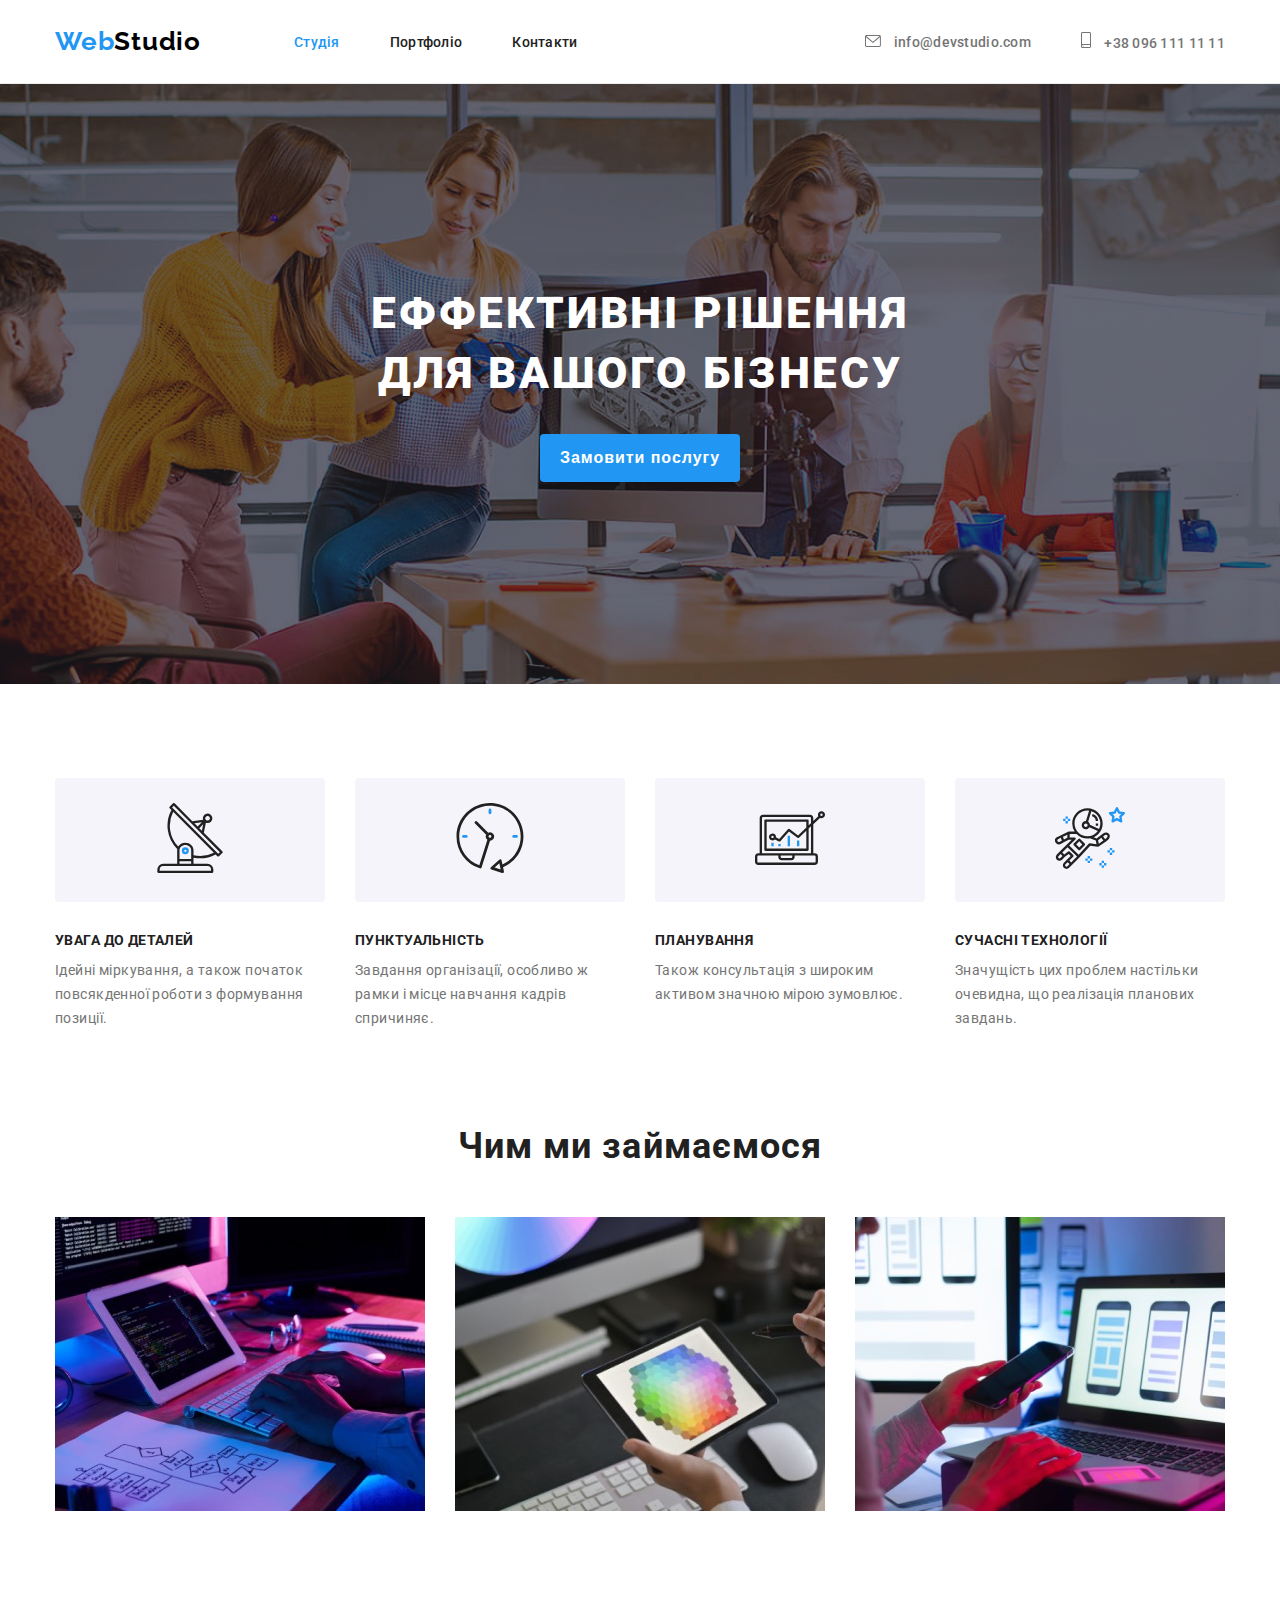
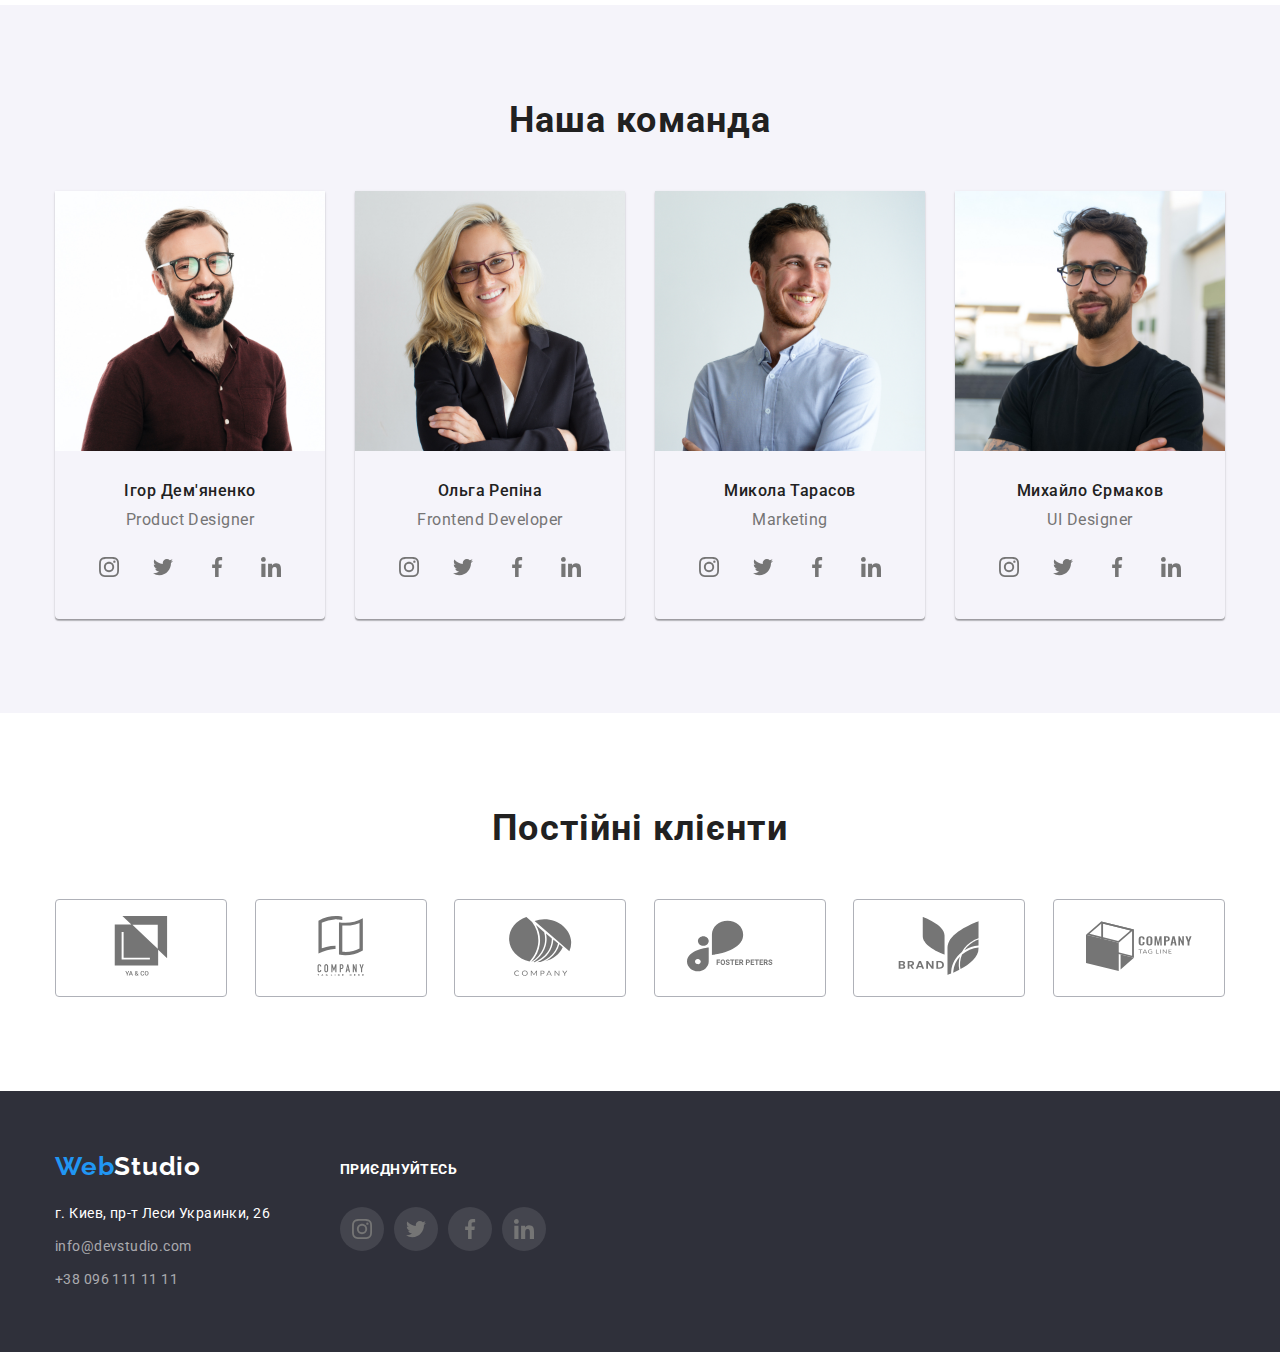
==== index.html @ 9acec497 "Add files via upload" ====
<!DOCTYPE html>
<html lang="uk">
  <head>
    <meta charset="UTF-8" />
    <meta http-equiv="X-UA-Compatible" content="IE=edge" />
    <title>Студія</title>
    <link rel="preconnect" href="https://fonts.googleapis.com" />
    <link rel="preconnect" href="https://fonts.gstatic.com" crossorigin />
    <link
      href="https://fonts.googleapis.com/css2?family=Oleo+Script&family=Raleway:wght@700&family=Roboto:wght@400;500;700;900&display=swap"
      rel="stylesheet"
    />
    <link
      rel="stylesheet"
      href="https://cdnjs.cloudflare.com/ajax/libs/modern-normalize/1.1.0/modern-normalize.min.css"
      integrity="sha512-wpPYUAdjBVSE4KJnH1VR1HeZfpl1ub8YT/NKx4PuQ5NmX2tKuGu6U/JRp5y+Y8XG2tV+wKQpNHVUX03MfMFn9Q=="
      crossorigin="anonymous"
      referrerpolicy="no-referrer"
    />
    <link rel="stylesheet" href="./styles/styles.css" />
    <link rel="stylesheet" href="./styles/style-portfolio.css" />
  </head>

  <body class="body">
    <!-- верхнє меню -->
    <header class="header">
      <div class="container flex">
        <nav class="nav">
          <!-- логотип -->
          <a class="logo-web" href="./index.html"
            >Web<span class="logo-studio">Studio</span></a
          >

          <div class="box-navi">
            <ul class="nav-list">
              <li>
                <a class="nav-item accent-button" href="./index.html">Студія</a>
              </li>
              <li>
                <a class="nav-item" href="./portfolio.html">Портфоліо</a>
              </li>
              <li><a class="nav-item" href="./index.html">Контакти</a></li>
            </ul>
          </div>
        </nav>
        <!-- контакти mailto phoneto-->
        <div>
          <ul class="contacts">
            <li class="contacts-item">
              <a class="mail" href="mailto:info@devstudio.com">
                <svg class="svg-envelope"  width="16"
                    height="12">
                  <use
                    href="./images/icons/sprite.svg#envelope"
                   
                  ></use>
                </svg>
              info@devstudio.com
            </a>
            </li>

            <li class="contacts-item">
              <a class="phone" href="tel:+380961111111">
                <svg class="svg-phone" width="10"
                    height="16">
                  <use
                    href="./images/icons/sprite.svg#smartphone"
                   
                  ></use>
                </svg>
              +38 096 111 11 11
            </a>
            </li>
          </ul>
        </div>
      </div>
    </header>

    <main>
      <!-- ========section hero ==================================-->
      <section class="section hero">
        <div class="container bg-hero">
          <h1 class="hero-text-button">
            Еффективні рішення для вашого бізнесу
          </h1>
          <button class="button-order" type="button">Замовити послугу</button>
        </div>
      </section>
      <!-- наші особливості -->
      <section class="section">
        <div class="container">
          <h2 class="visually-hidden">особливості</h2>
          <ul class="features-list">
            <li class="features-card">
              <div class="icon-features">
                <svg class="svg-features" width="70"
                    height="70">
                  <use
                    href="./images/icons/sprite.svg#antenna"
                   
                  ></use>
                </svg>
              </div>

              <h3 class="features-card-header">Увага до деталей</h3>
              <p class="features-description">
                Ідейні міркування, а також початок повсякденної роботи з
                формування позиції.
              </p>
            </li>

            <li class="features-card">
              <div class="icon-features">
                <svg class="svg-features" width="70"
                    height="70">
                  <use
                    href="./images/icons/sprite.svg#clock"
                   
                  ></use>
                </svg>
              </div>
              <h3 class="features-card-header">Пунктуальність</h3>
              <p class="features-description">
                Завдання організації, особливо ж рамки і місце навчання кадрів
                спричиняє.
              </p>
            </li>

            <li class="features-card">
              <div class="icon-features">
                <svg class="svg-features" width="70"
                    height="70">
                  <use
                    href="./images/icons/sprite.svg#diagram"
                   
                  ></use>
                </svg>
              </div>
              <h3 class="features-card-header">Планування</h3>
              <p class="features-description">
                Також консультація з широким активом значною мірою зумовлює.
              </p>
            </li>

            <li class="features-card">
              <div class="icon-features">
                <svg class="svg-features" width="70"
                    height="70">
                  <use
                    href="./images/icons/sprite.svg#astronaut"
                   
                  ></use>
                </svg>
              </div>

              <h3 class="features-card-header">Сучасні технології</h3>
              <p class="features-description">
                Значущість цих проблем настільки очевидна, що реалізація
                планових завдань.
              </p>
            </li>
          </ul>
        </div>
      </section>
      <!-- чим ми займаємось -->
      <section class="section directions">
        <div class="container">
          <h2 class="section-title">Чим ми займаємося</h2>
          <ul class="directions-list">
            <li class="directions-item">
              <img
                src="./images/our_work/desktop.jpg"
                alt="Desktop applications"
                width="370"
              />
            </li>
            <li class="directions-item">
              <img
                src="./images/our_work/ipad.jpg"
                alt="Tablet applications"
                width="370"
              />
            </li>
            <li class="directions-item">
              <img
                src="./images/our_work/phone.jpg"
                alt="Smartphone applications"
                width="370"
              />
            </li>
          </ul>
        </div>
      </section>

      <!-- наша команда -->
      <section class="section team">
        <div class="container">
          <h2 class="section-title">Наша команда</h2>
          <ul class="team-list">
            <li class="team-card">
              <img
                src="./images/team/igordemianenko.jpg"
                alt="Фото Ігор Дем'яненко"
                width="270"
              />
              <div class="wrap">
                <h3 class="team-header">Ігор Дем'яненко</h3>
                <p class="team-description">Product Designer</p>
                <ul class="social-links">
                  <li>
                    <button class="button-social" type="button">
                      <svg class="svg-social">
                        <use
                          href="./images/icons/sprite.svg#instagram"
                          width="20"
                          height="20"
                        ></use>
                      </svg>
                    </button>
                  </li>
                  <li>
                    <button class="button-social" type="button">
                      <svg class="svg-social">
                        <use
                          href="./images/icons/sprite.svg#twitter"
                          width="20"
                          height="20"
                        ></use>
                      </svg>
                    </button>
                  </li>
                  <li>
                    <button class="button-social" type="button">
                      <svg class="svg-social">
                        <use
                          href="./images/icons/sprite.svg#facebook"
                          width="20"
                          height="20"
                        ></use>
                      </svg>
                    </button>
                  </li>
                  <li>
                    <button class="button-social" type="button">
                      <svg class="svg-social">
                        <use
                          href="./images/icons/sprite.svg#linkedin"
                          width="20"
                          height="20"
                        ></use>
                      </svg>
                    </button>
                  </li>
                </ul>
              </div>
            </li>
            <li class="team-card">
              <img
                src="./images/team/olgarepina.jpg"
                alt="Фото Ольга Репіна"
                width="270"
              />
              <div class="wrap">
                <h3 class="team-header">Ольга Репіна</h3>
                <p class="team-description">Frontend Developer</p>
                <ul class="social-links">
                  <li>
                    <button class="button-social" type="button">
                      <svg class="svg-social">
                        <use
                          href="./images/icons/sprite.svg#instagram"
                          width="20"
                          height="20"
                        ></use>
                      </svg>
                    </button>
                  </li>
                  <li>
                    <button class="button-social" type="button">
                      <svg class="svg-social">
                        <use
                          href="./images/icons/sprite.svg#twitter"
                          width="20"
                          height="20"
                        ></use>
                      </svg>
                    </button>
                  </li>
                  <li>
                    <button class="button-social" type="button">
                      <svg class="svg-social">
                        <use
                          href="./images/icons/sprite.svg#facebook"
                          width="20"
                          height="20"
                        ></use>
                      </svg>
                    </button>
                  </li>
                  <li>
                    <button class="button-social" type="button">
                      <svg class="svg-social">
                        <use
                          href="./images/icons/sprite.svg#linkedin"
                          width="20"
                          height="20"
                        ></use>
                      </svg>
                    </button>
                  </li>
                </ul>
              </div>
            </li>
            <li class="team-card">
              <img
                src="./images/team/nikolaitarasov.jpg"
                alt="Фото Микола Тарасов"
                width="270"
              />
              <div class="wrap">
                <h3 class="team-header">Микола Тарасов</h3>
                <p class="team-description">Marketing</p>
                <ul class="social-links">
                  <li>
                    <button class="button-social" type="button">
                      <svg class="svg-social">
                        <use
                          href="./images/icons/sprite.svg#instagram"
                          width="20"
                          height="20"
                        ></use>
                      </svg>
                    </button>
                  </li>
                  <li>
                    <button class="button-social" type="button">
                      <svg class="svg-social">
                        <use
                          href="./images/icons/sprite.svg#twitter"
                          width="20"
                          height="20"
                        ></use>
                      </svg>
                    </button>
                  </li>
                  <li>
                    <button class="button-social" type="button">
                      <svg class="svg-social">
                        <use
                          href="./images/icons/sprite.svg#facebook"
                          width="20"
                          height="20"
                        ></use>
                      </svg>
                    </button>
                  </li>
                  <li>
                    <button class="button-social" type="button">
                      <svg class="svg-social">
                        <use
                          href="./images/icons/sprite.svg#linkedin"
                          width="20"
                          height="20"
                        ></use>
                      </svg>
                    </button>
                  </li>
                </ul>
              </div>
            </li>
            <li class="team-card">
              <img
                src="./images/team/mikhailermakov.jpg"
                alt="Фото Михайло Єрмаков"
                width="270"
              />
              <div class="wrap">
                <h3 class="team-header">Михайло Єрмаков</h3>
                <p class="team-description">UI Designer</p>
                <ul class="social-links">
                  <li>
                    <button class="button-social" type="button">
                      <svg class="svg-social">
                        <use
                          href="./images/icons/sprite.svg#instagram"
                          width="20"
                          height="20"
                        ></use>
                      </svg>
                    </button>
                  </li>
                  <li>
                    <button class="button-social" type="button">
                      <svg class="svg-social">
                        <use
                          href="./images/icons/sprite.svg#twitter"
                          width="20"
                          height="20"
                        ></use>
                      </svg>
                    </button>
                  </li>
                  <li>
                    <button class="button-social" type="button">
                      <svg class="svg-social">
                        <use
                          href="./images/icons/sprite.svg#facebook"
                          width="20"
                          height="20"
                        ></use>
                      </svg>
                    </button>
                  </li>
                  <li>
                    <button class="button-social" type="button">
                      <svg class="svg-social">
                        <use
                          href="./images/icons/sprite.svg#linkedin"
                          width="20"
                          height="20"
                        ></use>
                      </svg>
                    </button>
                  </li>
                </ul>
              </div>
            </li>
          </ul>
        </div>
      </section>
<!-- =========Постійні клієнти====================== -->
      <section class="section">
        <div class="container">
          <h2 class="section-title">Постійні клієнти</h2>
          <ul class="logos-list">
            <li class="logo-client">
              <a class="anchor-logo" href="company1.com">
              <svg class="svg-client" width="106"
                  height="60">
                <use
                  href="./images/icons/sprite.svg#logo1"
                ></use>
              </svg>
              </a>
            </li>
            <li class="logo-client">
              <a class="anchor-logo" href="company2.com">
                <svg class="svg-client" width="106"
                  height="60">
                <use
                  href="./images/icons/sprite.svg#logo2"
                ></use>
              </svg>
              </a>
            </li>
            <li class="logo-client">
              <a class="anchor-logo" href="company3.com">
                <svg class="svg-client" width="106"
                  height="60">
                <use
                  href="./images/icons/sprite.svg#logo3"
                ></use>
              </svg>
              </a>
            </li>
            <li class="logo-client">
              <a class="anchor-logo" href="company4.com">
                <svg class="svg-client" width="106"
                  height="60">
                <use
                  href="./images/icons/sprite.svg#logo4"
                ></use>
              </svg>
              </a>
              
            </li>
            <li class="logo-client">
              <a class="anchor-logo" href="company5.com">
                <svg class="svg-client" width="106"
                  height="60">
                <use
                  href="./images/icons/sprite.svg#logo5"
                ></use>
              </svg>
              </a>
              
            </li>
            <li class="logo-client">
              <a class="anchor-logo" href="company6.com">
                <svg class="svg-client" width="106"
                  height="60">
                <use
                  href="./images/icons/sprite.svg#logo6"
                  
                ></use>
                </svg>
              </a>
              
              </svg>
            </li>
          </ul>
        </div>
      </section>
    </main>

    <!-- підвал -->
    <footer class="footer">
      <div class="container flex">
        <div class="logo-addr">
          <!-- логотип футера-->
          <div class="logo-footer">
            <a class="logo-web" href="./index.html"
              >Web<span class="logo-studio-footer">Studio</span></a
            >
          </div>

          <!-- зворотня адреса -->
          <address class="address">
            <ul>
              <li class="addr-item">
                <a
                  class="footer-contacts-addr"
                  href="https://www.google.com/maps/d/embed?mid=10uSM3H-mIU3GznYo2szRIEphczw&hl=en_US&ehbc=2E312F"
                  >г. Киев, пр-т Леси Украинки, 26</a
                >
              </li>
              <li class="addr-item">
                <a class="footer-contacts" href="mailto:info@devstudio.com"
                  >info@devstudio.com</a
                >
              </li>
              <li class="addr-item">
                <a class="footer-contacts" href="tel:+380961111111"
                  >+38 096 111 11 11</a
                >
              </li>
            </ul>
          </address>
        </div>

        <div class="subscribe">
          <h2 class="header-subscribe">приєднуйтесь</h2>
          <ul class="social-links">
            <li>
              <button class="button-social button-footer" type="button">
                <svg class="svg-social" width="20"
                    height="20">
                  <use
                    href="./images/icons/sprite.svg#instagram"
                   
                  ></use>
                </svg>
              </button>
            </li>
            <li>
              <button class="button-social button-footer" type="button">
                <svg class="svg-social" width="20"
                    height="20">
                  <use
                    href="./images/icons/sprite.svg#twitter"
                   
                  ></use>
                </svg>
              </button>
            </li>
            <li>
              <button class="button-social button-footer" type="button">
                <svg class="svg-social" width="20"
                    height="20">
                  <use
                    href="./images/icons/sprite.svg#facebook"
                   
                  ></use>
                </svg>
              </button>
            </li>
            <li>
              <button class="button-social button-footer" type="button">
                <svg class="svg-social" width="20"
                    height="20">
                  <use
                    href="./images/icons/sprite.svg#linkedin"
                   
                  ></use>
                </svg>
              </button>
            </li>
          </ul>
        </div>
      </div>
    </footer>
  </body>
</html>
---- styles/styles.css ----
:root {
  /* used fonts */
  --primary-font-family: "Roboto", sans-serif;
  --secondary-font-logo: "Raleway", sans-serif;
  /* color palette */
  --main-header-color: #000000;
  --bg-body-color: #e5e5e5;
  --logo-web-color: #2196f3;
  --logo-studio-dark: #000000;
  --logo-studio-light: #ffffff;
  --bg-head-color: #ffffff;
  --bg-footer-color: #2f303a;
  --body-color: #ffffff;
  --header-dark-color: #212121;
  --borders-color: #ececec;
  --btn-bg-accent-color: #2196f3;
  --btn-text-accent-color: #ffffff;
  --btn-bg-def-color: #f5f4fa;
  --block-bg-white-color: #f5f4fa;
  --btn-text-def-color: #212121;
  --btn-bg-hover-color: #188ce8;
  --text-description-color: #757575;
}
.body {
  font-family: var(--primary-font-family);
  color: var(--main-header-color);
  background-color: var(--bg-head-color);
  margin-top: 0px;
}

/*Обнулення стилів браузера*/
html {
  box-sizing: border-box;
}
*,
*::after,
*::before {
  box-sizing: inherit;
  margin: 0;
}
h1,
h2,
h3,
h4,
h5,
h6,
p {
  margin: 0;
}
a {
  text-decoration: none;
  color: inherit;
}
ul {
  list-style: none;
  padding: 0;
  margin: 0;
}
img {
  display: block;
  max-width: 100%;
  height: auto;
}
address {
  font-style: normal;
}

.contacts-item:hover,
.nav-item:hover,
.footer-contacts:hover,
.contacts-item:focus,
.nav-item:focus,
.footer-contacts:focus {
  color: var(--btn-bg-accent-color);
  cursor: pointer;
}

li > .accent-button {
  color: var(--btn-bg-accent-color);
}
.container {
  width: 1200px;
  padding: 0 15px;
  margin: 0 auto;
  align-items: center;
}
.section {
  padding: 94px 0;
  background-color: var(--bg-head-color);
}
.flex {
  display: flex;
}
.visually-hidden {
  position: absolute;
  width: 1px;
  height: 1px;
  margin: -1px;
  border: 0;
  padding: 0;
  white-space: nowrap;
  clip-path: inset(100%);
  clip: rect(0 0 0 0);
  overflow: hidden;
}
/* CSS HEADER =============================================*/
.header {
  padding: 0;
  margin: 0 auto;
  border-bottom: 1px solid var(--borders-color);
}
.box-logo {
  padding-left: 15px;
  margin: 0;
}
.box-navi {
  margin-left: 93px;
}
.logo-web {
  text-decoration: none;
  font-family: var(--secondary-font-logo);
  font-weight: 700;
  font-size: 26px;
  line-height: 1.2;
  letter-spacing: 0.03em;
  color: var(--logo-web-color);
}
.logo-studio {
  text-decoration: none;
  font-family: var(--secondary-font-logo);
  font-weight: 700;
  font-size: 26px;
  line-height: 1.2;
  letter-spacing: 0.03em;
  color: var(--logo-studio-dark);
}
.nav {
  display: flex;
  margin-right: auto;
  align-items: center;
}
.nav-list {
  display: flex;
  gap: 50px;
}
.nav-item {
  display: block;
  padding: 32px 0;
  text-decoration: none;
  align-content: center;
  font-weight: 500;
  font-size: 14px;
  line-height: 1.17;
  letter-spacing: 0.02em;
  color: var(--header-dark-color);
}
.contacts {
  display: flex;

  gap: 50px;
}
.contacts-item {
  display: flex;
  align-items: center;
  padding: 32px 0;
  text-decoration: none;
  font-weight: 500;
  font-size: 14px;
  line-height: 1.17;
  letter-spacing: 0.02em;
  color: var(--text-description-color);
}
.svg-envelope {
  width: 16px;
  height: 12px;
  margin-right: 10px;
  fill: currentColor;
}
.svg-phone {
  width: 10px;
  height: 16px;
  margin-right: 10px;
  fill: currentColor;
}
/* .mail::before {
  display: inline-block;
  margin-right: 10px;
  content: "";
  width: 16px;
  height: 12px;
  background-image: url(../images/icons/envelope.svg);
}
.phone::before {
  display: inline-block;
  margin-right: 10px;
  content: "";
  width: 10px;
  height: 16px;
  background-image: url(../images/icons/phone.svg);
  color: var(--text-description-color);
}
.mail:focus,
.phone:focus,
.mail:hover,
.phone:hover {
  fill: currentColor;
} */

/* блок ГЕРОЙ =================================== */
.hero {
  position: relative;
  max-width: 1600px;
  min-height: 600px;
  padding-top: 200px;
  padding-bottom: 200px;
  margin: 0 auto;
  text-align: center;
  background-color: #c4c4c4;
  background-image: linear-gradient(
      rgba(47, 48, 58, 0.4),
      rgba(47, 48, 58, 0.4)
    ),
    url(../images/BG-btn-block.jpg);
  background-repeat: no-repeat;
  background-size: cover;
  background-position: center;
}

/* PRACTICE FOR HW5 
.hero::before {
  content: "";
  
}
.bg-hero::before {
  display: inline-block;
  position: absolute;
  content: "";
  width: 100%;
  height: 100%;
  top: 0;
  left: 0;
  background-color: rgba(0, 0, 0, 0.3);
}
.bg-hero:hover::before {
  opacity: 0;
} */
.hero-text-button {
  width: 600px;
  margin: 0 auto 30px;
  font-weight: 900;
  font-size: 44px;
  line-height: 1.36;
  letter-spacing: 0.06em;
  text-transform: uppercase;
  color: var(--btn-text-accent-color);
}
.button-order {
  width: 200px;
  padding: 9px 0px;
  border-radius: 4px;
  border-style: none;
  background-color: var(--btn-bg-accent-color);
  color: var(--btn-text-accent-color);
  font-weight: 700;
  font-size: 16px;
  line-height: 1.88;
  letter-spacing: 0.06em;
  box-shadow: 0px 4px 4px rgba(0, 0, 0, 0.15);
}
.button-order:hover {
  background-color: var(--btn-bg-hover-color);
  cursor: pointer;
}
.button-order:focus {
  background-color: var(--btn-bg-hover-color);
  cursor: pointer;
}

/* Наші особливості =========================================*/
.features-list {
  display: flex;
}
.features-card {
  width: 270px;
}
.features-card:not(:last-child) {
  margin-right: 30px;
}
.icon-features {
  box-sizing: border-box;
  margin-bottom: 30px;
  padding: 25px 100px;

  background-color: var(--block-bg-white-color);
  border-radius: 4px;
}
.svg-features {
  width: 70px;
  height: 70px;
}
.features-card-header {
  text-transform: uppercase;
  font-weight: 700;
  font-size: 14px;
  line-height: 1.17;
  letter-spacing: 0.03em;
  color: var(--header-dark-color);
  margin: 0 0;
}
.features-description {
  font-weight: 400;
  font-size: 14px;
  line-height: 1.71;
  letter-spacing: 0.03em;
  color: var(--text-description-color);
  margin-top: 10px;
  margin-bottom: 0;
}
/* Чим ми займаймося ========================================*/
.directions {
  padding-top: 0;
}
.section-title {
  font-weight: 700;
  font-size: 36px;
  line-height: 1.17;
  text-align: center;
  letter-spacing: 0.03em;
  color: var(--header-dark-color);
  margin-bottom: 50px;
}
.directions-list {
  display: flex;
  gap: 30px;
}
.directions-item {
  margin: 0px auto;
}
/* Наша команда =============================================*/
.team {
  background-color: var(--block-bg-white-color);
}

.team-list {
  display: flex;
  gap: 30px;
  justify-content: center;
  align-items: center;
}
.team-card {
  box-shadow: 0px 1px 3px rgba(0, 0, 0, 0.12), 0px 1px 1px rgba(0, 0, 0, 0.14),
    0px 2px 1px rgba(0, 0, 0, 0.2);
  border-radius: 0px 0px 4px 4px;
}
.wrap {
  padding: 30px 32px;
}
.team-header {
  margin-bottom: 10px;
  font-weight: 500;
  font-size: 16px;
  line-height: 1.19;
  text-align: center;
  letter-spacing: 0.03em;
  color: var(--header-dark-color);
}
.team-description {
  margin-bottom: 16px;
  font-weight: 400;
  font-size: 16px;
  line-height: 1.19;
  text-align: center;
  letter-spacing: 0.03em;
  color: var(--text-description-color);
}
.social-links {
  display: flex;
  color: var(--text-description-color);
}
.social-links > li:not(:last-child) {
  margin-right: 10px;
}
.button-social {
  display: flex;
  justify-content: center;
  align-items: center;
  width: 44px;
  height: 44px;
  border: 0px;
  border-radius: 50%;
  background-color: transparent;
  color: var(--text-description-color);
}
.button-social:hover {
  background-color: var(--btn-bg-accent-color);
  color: #ffffff;
  cursor: pointer;
}
.svg-social {
  width: 20px;
  height: 20px;
  fill: currentColor;
}
/* Наші клієнти================================================== */
.logos-list {
  display: flex;
}
.logo-client {
  padding: 16px 32px;
  border: 1px solid #afb1b8;
  border-radius: 4px;
  color: var(--text-description-color);
}
.logo-client:not(:last-child) {
  margin-right: auto;
}
.svg-client {
  display: inline-block;
  width: 106px;
  height: 60px;
  fill: currentColor;
}
.logo-client:hover,
.logo-client:focus {
  color: var(--btn-bg-accent-color);
  border: 1px solid var(--btn-bg-accent-color);
  cursor: pointer;
}

/* Підвал ===================================================*/
.footer {
  padding: 60px 0;
  background-color: var(--bg-footer-color);
}
.logo-addr {
  margin-right: 70px;
}
.logo-footer {
  margin-bottom: 20px;
}
.logo-studio-footer {
  color: var(--logo-studio-light);
}
.address {
  /* margin-top: 20px; */
  font-style: normal;
  font-weight: 400;
  font-size: 14px;
  line-height: 1.71;
  letter-spacing: 0.03em;
}

.addr-item:not(:last-child) {
  margin-bottom: 9px;
}
.footer-contacts-addr {
  color: var(--bg-head-color);
}
.footer-contacts {
  text-decoration: none;
  color: rgba(255, 255, 255, 0.6);
}
.button-footer {
  background-color: rgba(255, 255, 255, 0.1);
}
.subscribe {
  align-self: flex-start;
}
.header-subscribe {
  margin-bottom: 20px;
  font-weight: 700;
  font-size: 14px;
  line-height: 36px;
  letter-spacing: 0.03em;
  text-transform: uppercase;
  color: #ffffff;
}

/* Стилі до сторінки Портфоліо  ============================*/
.button-filter:hover,
.button-filter:focus {
  background-color: var(--btn-bg-hover-color);
  color: var(--btn-text-accent-color);
  box-shadow: 0px 3px 1px rgba(0, 0, 0, 0.1), 0px 1px 2px rgba(0, 0, 0, 0.08),
    0px 2px 2px rgba(0, 0, 0, 0.12);
  cursor: pointer;
}
.portfolio-main {
  background-color: var(--bg-head-color);
}
.projects {
  padding-top: 50px;
}
.sort-buttons {
  display: flex;
  justify-content: center;
  gap: 8px;
  margin-bottom: 50px;
}
.button-filter {
  background-color: var(--btn-bg-def-color);
  color: var(--btn-text-def-color);
  padding: 6px 22px;
  border-radius: 4px;
  border-style: none;
  font-weight: 700;
  font-size: 16px;
  line-height: 1.62;
  letter-spacing: 0.06em;
}
.active-btn {
  background-color: var(--btn-bg-accent-color);
  color: var(--btn-text-accent-color);
}
.projects-list {
  display: flex;
  flex-wrap: wrap;
  gap: 30px;
}

.project-item {
  flex-basis: calc(((100%-30px) - (2 * 30px)) / 3);
  background-color: var(--bg-head-color);
}
.card-description {
  padding: 20px 24px;
  border: 1px solid var(--borders-color);
  border-top: 0px;
}
.projects-list-title {
  margin-bottom: 4px;
  text-align: left;
  font-weight: 700;
  font-size: 18px;
  line-height: 2;
  letter-spacing: 0.06em;
  color: var(--header-dark-color);
}
.projects-list-desription {
  font-weight: 400;
  font-size: 16px;
  line-height: 1.7;
  letter-spacing: 0.03em;
  color: var(--text-description-color);
}
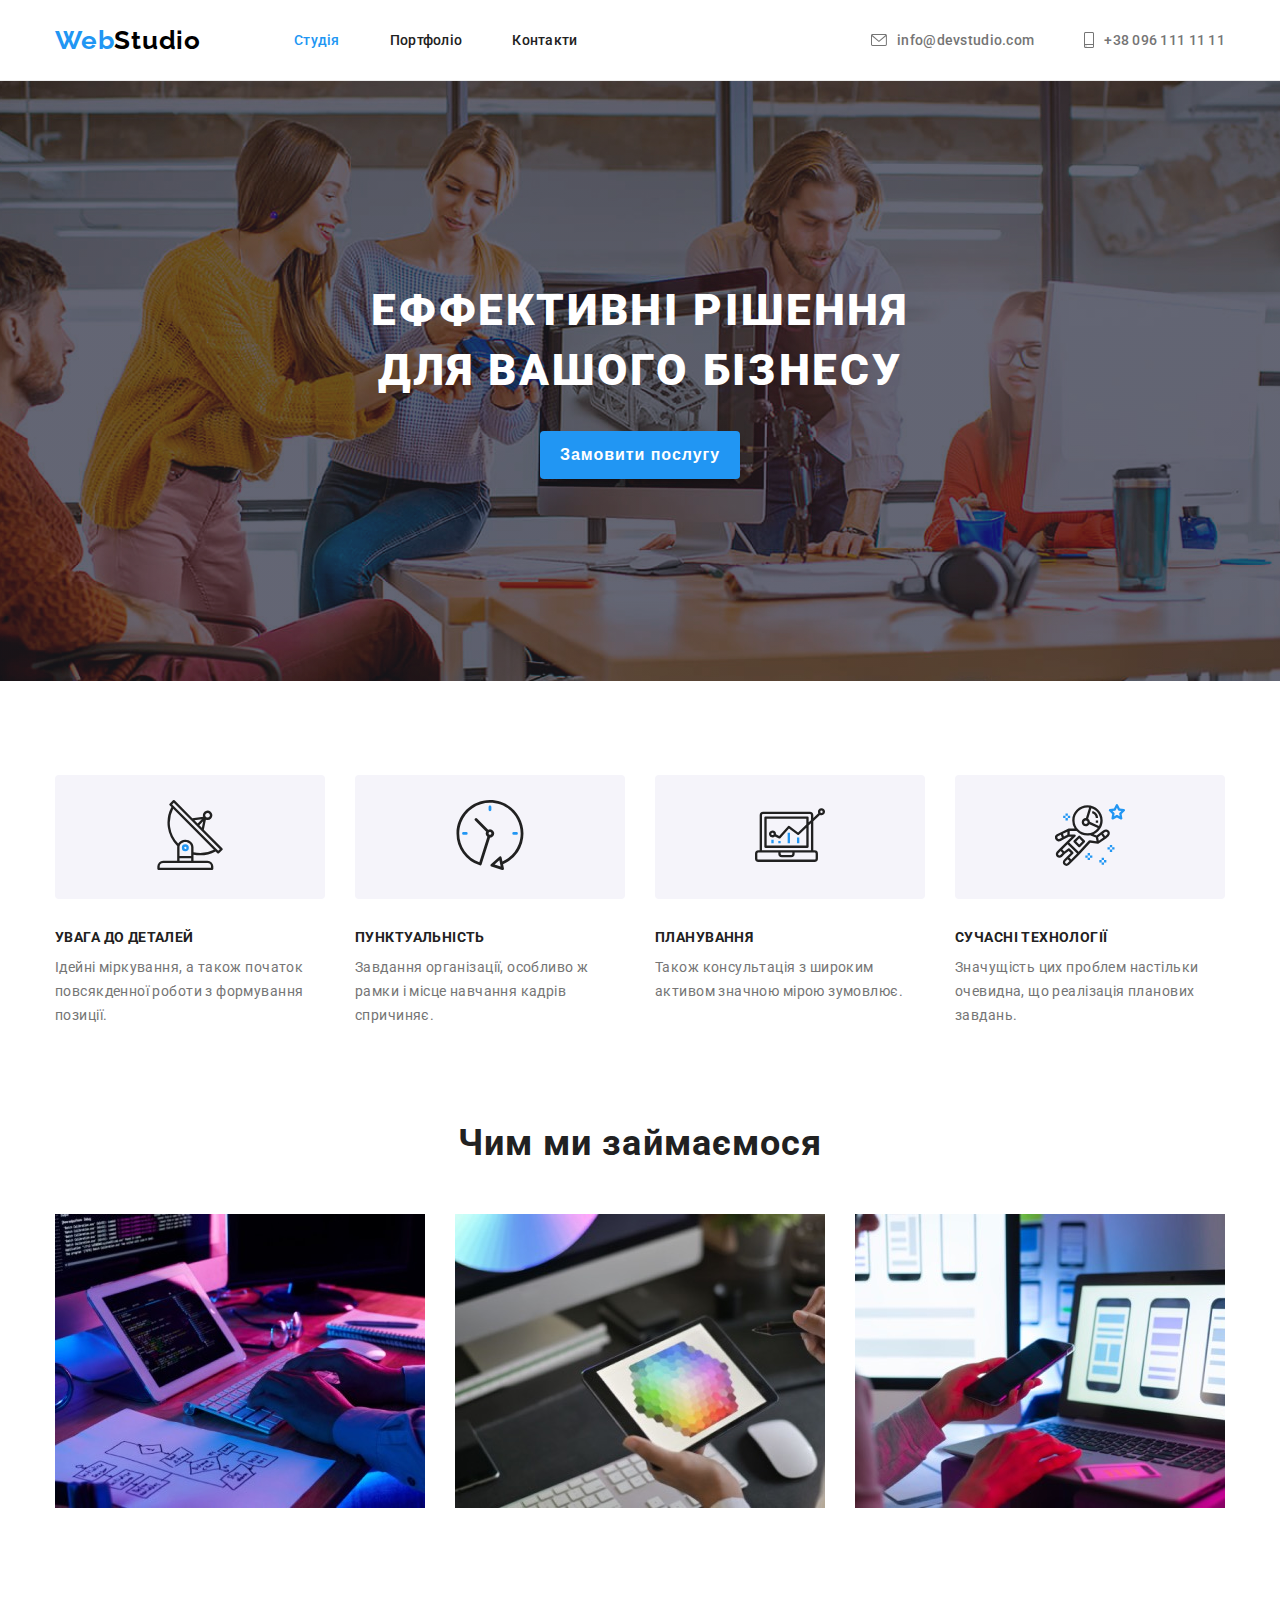
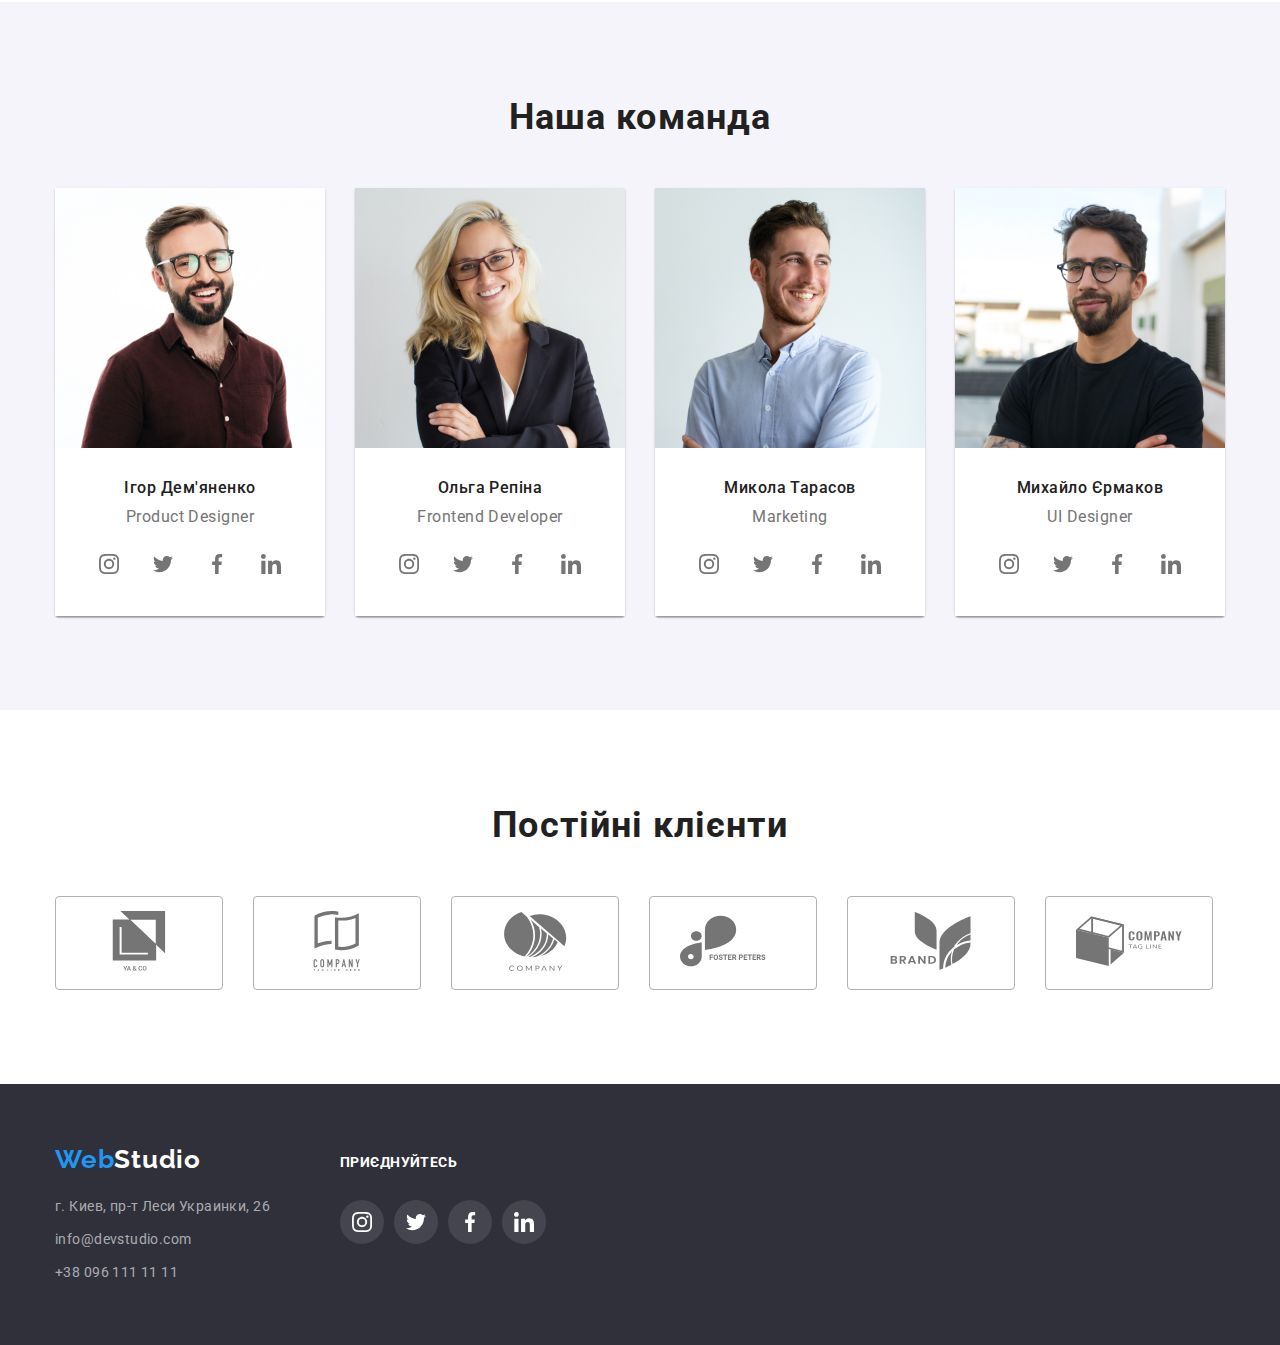
==== commit d4377df9: "hw 05" ====
--- a/index.html
+++ b/index.html
@@ -207,51 +207,35 @@
                 <h3 class="team-header">Ігор Дем'яненко</h3>
                 <p class="team-description">Product Designer</p>
                 <ul class="social-links">
-                  <li>
-                    <button class="button-social" type="button">
-                      <svg class="svg-social">
-                        <use
-                          href="./images/icons/sprite.svg#instagram"
-                          width="20"
-                          height="20"
-                        ></use>
-                      </svg>
-                    </button>
-                  </li>
-                  <li>
-                    <button class="button-social" type="button">
-                      <svg class="svg-social">
-                        <use
-                          href="./images/icons/sprite.svg#twitter"
-                          width="20"
-                          height="20"
-                        ></use>
-                      </svg>
-                    </button>
-                  </li>
-                  <li>
-                    <button class="button-social" type="button">
-                      <svg class="svg-social">
-                        <use
-                          href="./images/icons/sprite.svg#facebook"
-                          width="20"
-                          height="20"
-                        ></use>
-                      </svg>
-                    </button>
-                  </li>
-                  <li>
-                    <button class="button-social" type="button">
-                      <svg class="svg-social">
-                        <use
-                          href="./images/icons/sprite.svg#linkedin"
-                          width="20"
-                          height="20"
-                        ></use>
-                      </svg>
-                    </button>
-                  </li>
-                </ul>
+  <li>
+    <a class="button-social" tabindex="0">
+      <svg class="svg-social" width="20" height="20">
+        <use href="./images/icons/sprite.svg#instagram"></use>
+      </svg>
+    </a>
+  </li>
+  <li>
+    <a class="button-social" tabindex="0">
+      <svg class="svg-social" width="20" height="20">
+        <use href="./images/icons/sprite.svg#twitter"></use>
+      </svg>
+    </a>
+  </li>
+  <li>
+    <a class="button-social" tabindex="0">
+      <svg class="svg-social" width="20" height="20">
+        <use href="./images/icons/sprite.svg#facebook"></use>
+      </svg>
+    </a>
+  </li>
+  <li>
+    <a class="button-social" tabindex="0">
+      <svg class="svg-social" width="20" height="20">
+        <use href="./images/icons/sprite.svg#linkedin"></use>
+      </svg>
+    </a>
+  </li>
+</ul>
               </div>
             </li>
             <li class="team-card">
@@ -264,51 +248,35 @@
                 <h3 class="team-header">Ольга Репіна</h3>
                 <p class="team-description">Frontend Developer</p>
                 <ul class="social-links">
-                  <li>
-                    <button class="button-social" type="button">
-                      <svg class="svg-social">
-                        <use
-                          href="./images/icons/sprite.svg#instagram"
-                          width="20"
-                          height="20"
-                        ></use>
-                      </svg>
-                    </button>
-                  </li>
-                  <li>
-                    <button class="button-social" type="button">
-                      <svg class="svg-social">
-                        <use
-                          href="./images/icons/sprite.svg#twitter"
-                          width="20"
-                          height="20"
-                        ></use>
-                      </svg>
-                    </button>
-                  </li>
-                  <li>
-                    <button class="button-social" type="button">
-                      <svg class="svg-social">
-                        <use
-                          href="./images/icons/sprite.svg#facebook"
-                          width="20"
-                          height="20"
-                        ></use>
-                      </svg>
-                    </button>
-                  </li>
-                  <li>
-                    <button class="button-social" type="button">
-                      <svg class="svg-social">
-                        <use
-                          href="./images/icons/sprite.svg#linkedin"
-                          width="20"
-                          height="20"
-                        ></use>
-                      </svg>
-                    </button>
-                  </li>
-                </ul>
+  <li>
+    <a class="button-social" tabindex="0">
+      <svg class="svg-social" width="20" height="20">
+        <use href="./images/icons/sprite.svg#instagram"></use>
+      </svg>
+    </a>
+  </li>
+  <li>
+    <a class="button-social" tabindex="0">
+      <svg class="svg-social" width="20" height="20">
+        <use href="./images/icons/sprite.svg#twitter"></use>
+      </svg>
+    </a>
+  </li>
+  <li>
+    <a class="button-social" tabindex="0">
+      <svg class="svg-social" width="20" height="20">
+        <use href="./images/icons/sprite.svg#facebook"></use>
+      </svg>
+    </a>
+  </li>
+  <li>
+    <a class="button-social" tabindex="0">
+      <svg class="svg-social" width="20" height="20">
+        <use href="./images/icons/sprite.svg#linkedin"></use>
+      </svg>
+    </a>
+  </li>
+</ul>
               </div>
             </li>
             <li class="team-card">
@@ -321,50 +289,34 @@
                 <h3 class="team-header">Микола Тарасов</h3>
                 <p class="team-description">Marketing</p>
                 <ul class="social-links">
-                  <li>
-                    <button class="button-social" type="button">
-                      <svg class="svg-social">
-                        <use
-                          href="./images/icons/sprite.svg#instagram"
-                          width="20"
-                          height="20"
-                        ></use>
-                      </svg>
-                    </button>
-                  </li>
-                  <li>
-                    <button class="button-social" type="button">
-                      <svg class="svg-social">
-                        <use
-                          href="./images/icons/sprite.svg#twitter"
-                          width="20"
-                          height="20"
-                        ></use>
-                      </svg>
-                    </button>
-                  </li>
-                  <li>
-                    <button class="button-social" type="button">
-                      <svg class="svg-social">
-                        <use
-                          href="./images/icons/sprite.svg#facebook"
-                          width="20"
-                          height="20"
-                        ></use>
-                      </svg>
-                    </button>
-                  </li>
-                  <li>
-                    <button class="button-social" type="button">
-                      <svg class="svg-social">
-                        <use
-                          href="./images/icons/sprite.svg#linkedin"
-                          width="20"
-                          height="20"
-                        ></use>
-                      </svg>
-                    </button>
-                  </li>
+  <li>
+    <a class="button-social" tabindex="0">
+      <svg class="svg-social" width="20" height="20">
+        <use href="./images/icons/sprite.svg#instagram"></use>
+      </svg>
+    </a>
+  </li>
+  <li>
+    <a class="button-social" tabindex="0">
+      <svg class="svg-social" width="20" height="20">
+        <use href="./images/icons/sprite.svg#twitter"></use>
+      </svg>
+    </a>
+  </li>
+  <li>
+    <a class="button-social" tabindex="0">
+      <svg class="svg-social" width="20" height="20">
+        <use href="./images/icons/sprite.svg#facebook"></use>
+      </svg>
+    </a>
+  </li>
+  <li>
+    <a class="button-social" tabindex="0">
+      <svg class="svg-social" width="20" height="20">
+        <use href="./images/icons/sprite.svg#linkedin"></use>
+      </svg>
+    </a>
+  </li>
                 </ul>
               </div>
             </li>
@@ -378,50 +330,34 @@
                 <h3 class="team-header">Михайло Єрмаков</h3>
                 <p class="team-description">UI Designer</p>
                 <ul class="social-links">
-                  <li>
-                    <button class="button-social" type="button">
-                      <svg class="svg-social">
-                        <use
-                          href="./images/icons/sprite.svg#instagram"
-                          width="20"
-                          height="20"
-                        ></use>
-                      </svg>
-                    </button>
-                  </li>
-                  <li>
-                    <button class="button-social" type="button">
-                      <svg class="svg-social">
-                        <use
-                          href="./images/icons/sprite.svg#twitter"
-                          width="20"
-                          height="20"
-                        ></use>
-                      </svg>
-                    </button>
-                  </li>
-                  <li>
-                    <button class="button-social" type="button">
-                      <svg class="svg-social">
-                        <use
-                          href="./images/icons/sprite.svg#facebook"
-                          width="20"
-                          height="20"
-                        ></use>
-                      </svg>
-                    </button>
-                  </li>
-                  <li>
-                    <button class="button-social" type="button">
-                      <svg class="svg-social">
-                        <use
-                          href="./images/icons/sprite.svg#linkedin"
-                          width="20"
-                          height="20"
-                        ></use>
-                      </svg>
-                    </button>
-                  </li>
+  <li>
+    <a class="button-social" tabindex="0">
+      <svg class="svg-social" width="20" height="20">
+        <use href="./images/icons/sprite.svg#instagram"></use>
+      </svg>
+    </a>
+  </li>
+  <li>
+    <a class="button-social" tabindex="0">
+      <svg class="svg-social" width="20" height="20">
+        <use href="./images/icons/sprite.svg#twitter"></use>
+      </svg>
+    </a>
+  </li>
+  <li>
+    <a class="button-social" tabindex="0">
+      <svg class="svg-social" width="20" height="20">
+        <use href="./images/icons/sprite.svg#facebook"></use>
+      </svg>
+    </a>
+  </li>
+  <li>
+    <a class="button-social" tabindex="0">
+      <svg class="svg-social" width="20" height="20">
+        <use href="./images/icons/sprite.svg#linkedin"></use>
+      </svg>
+    </a>
+  </li>
                 </ul>
               </div>
             </li>
@@ -433,8 +369,8 @@
         <div class="container">
           <h2 class="section-title">Постійні клієнти</h2>
           <ul class="logos-list">
-            <li class="logo-client">
-              <a class="anchor-logo" href="company1.com">
+            <li>
+              <a class="logo-client" href="company1.com" tabindex="0">
               <svg class="svg-client" width="106"
                   height="60">
                 <use
@@ -443,8 +379,8 @@
               </svg>
               </a>
             </li>
-            <li class="logo-client">
-              <a class="anchor-logo" href="company2.com">
+            <li>
+              <a class="logo-client" href="company2.com" tabindex="0">
                 <svg class="svg-client" width="106"
                   height="60">
                 <use
@@ -453,8 +389,8 @@
               </svg>
               </a>
             </li>
-            <li class="logo-client">
-              <a class="anchor-logo" href="company3.com">
+            <li>
+              <a class="logo-client" href="company3.com" tabindex="0">
                 <svg class="svg-client" width="106"
                   height="60">
                 <use
@@ -463,8 +399,8 @@
               </svg>
               </a>
             </li>
-            <li class="logo-client">
-              <a class="anchor-logo" href="company4.com">
+            <li>
+              <a class="logo-client" href="company4.com" tabindex="0">
                 <svg class="svg-client" width="106"
                   height="60">
                 <use
@@ -474,8 +410,8 @@
               </a>
               
             </li>
-            <li class="logo-client">
-              <a class="anchor-logo" href="company5.com">
+            <li>
+              <a class="logo-client" href="company5.com" tabindex="0">
                 <svg class="svg-client" width="106"
                   height="60">
                 <use
@@ -485,8 +421,8 @@
               </a>
               
             </li>
-            <li class="logo-client">
-              <a class="anchor-logo" href="company6.com">
+            <li>
+              <a class="logo-client" href="company6.com" tabindex="0">
                 <svg class="svg-client" width="106"
                   height="60">
                 <use
@@ -519,7 +455,7 @@
             <ul>
               <li class="addr-item">
                 <a
-                  class="footer-contacts-addr"
+                  class="footer-contacts addr"
                   href="https://www.google.com/maps/d/embed?mid=10uSM3H-mIU3GznYo2szRIEphczw&hl=en_US&ehbc=2E312F"
                   >г. Киев, пр-т Леси Украинки, 26</a
                 >
@@ -542,52 +478,42 @@
           <h2 class="header-subscribe">приєднуйтесь</h2>
           <ul class="social-links">
             <li>
-              <button class="button-social button-footer" type="button">
-                <svg class="svg-social" width="20"
-                    height="20">
-                  <use
-                    href="./images/icons/sprite.svg#instagram"
-                   
-                  ></use>
-                </svg>
-              </button>
-            </li>
-            <li>
-              <button class="button-social button-footer" type="button">
-                <svg class="svg-social" width="20"
-                    height="20">
-                  <use
-                    href="./images/icons/sprite.svg#twitter"
-                   
-                  ></use>
-                </svg>
-              </button>
-            </li>
-            <li>
-              <button class="button-social button-footer" type="button">
-                <svg class="svg-social" width="20"
-                    height="20">
-                  <use
-                    href="./images/icons/sprite.svg#facebook"
-                   
-                  ></use>
-                </svg>
-              </button>
-            </li>
-            <li>
-              <button class="button-social button-footer" type="button">
-                <svg class="svg-social" width="20"
-                    height="20">
-                  <use
-                    href="./images/icons/sprite.svg#linkedin"
-                   
-                  ></use>
-                </svg>
-              </button>
+              <a class="button-social button-footer" tabindex="0">
+                <svg class="svg-social" width="20" height="20">
+                  <use href="./images/icons/sprite.svg#instagram"></use>
+                </svg>
+              </a>
+            </li>
+            <li>
+              <a class="button-social button-footer" tabindex="0">
+                <svg class="svg-social" width="20" height="20">
+                  <use href="./images/icons/sprite.svg#twitter"></use>
+                </svg>
+              </a>
+            </li>
+            <li>
+              <a class="button-social button-footer" tabindex="0">
+                <svg class="svg-social" width="20" height="20">
+                  <use href="./images/icons/sprite.svg#facebook"></use>
+                </svg>
+              </a>
+            </li>
+            <li>
+              <a class="button-social button-footer" tabindex="0">
+                <svg class="svg-social" width="20" height="20">
+                  <use href="./images/icons/sprite.svg#linkedin"></use>
+                </svg>
+              </a>
             </li>
           </ul>
         </div>
       </div>
     </footer>
+    <div class="backdrop is-hidden">
+      <div class="modal">
+        <button type="button">X</button>
+      </div>
+    </div>
+    
   </body>
 </html>
--- a/styles/styles.css
+++ b/styles/styles.css
@@ -64,16 +64,50 @@
 address {
   font-style: normal;
 }
-
-.contacts-item:hover,
+/* ================HOVER FOCUS =======================  */
 .nav-item:hover,
 .footer-contacts:hover,
-.contacts-item:focus,
 .nav-item:focus,
-.footer-contacts:focus {
+.footer-contacts:focus,
+.mail:focus,
+.phone:focus,
+.mail:hover,
+.phone:hover,
+.button-order:hover,
+.button-order:focus {
   color: var(--btn-bg-accent-color);
   cursor: pointer;
 }
+.button-social:hover {
+  background-color: var(--btn-bg-accent-color);
+  color: #ffffff;
+  cursor: pointer;
+}
+.button-social:focus {
+  background-color: var(--btn-bg-accent-color);
+}
+.logo-client:hover {
+  color: var(--btn-bg-accent-color);
+  border: 1px solid var(--btn-bg-accent-color);
+  cursor: pointer;
+}
+.logo-client:focus {
+  color: var(--btn-bg-accent-color);
+}
+.button-filter:hover,
+.button-filter:focus {
+  background-color: var(--btn-bg-accent-color);
+  color: var(--btn-text-accent-color);
+  box-shadow: 0px 3px 1px rgba(0, 0, 0, 0.1), 0px 1px 2px rgba(0, 0, 0, 0.08),
+    0px 2px 2px rgba(0, 0, 0, 0.12);
+  cursor: pointer;
+}
+.project-item:hover,
+.project-item:focus {
+  box-shadow: 0px 4px 4px rgba(0, 0, 0, 0.25);
+  cursor: pointer;
+}
+/* ================HOVER FOCUS END=======================  */
 
 li > .accent-button {
   color: var(--btn-bg-accent-color);
@@ -156,14 +190,10 @@
 }
 .contacts {
   display: flex;
-
+  align-items: center;
   gap: 50px;
 }
 .contacts-item {
-  display: flex;
-  align-items: center;
-  padding: 32px 0;
-  text-decoration: none;
   font-weight: 500;
   font-size: 14px;
   line-height: 1.17;
@@ -182,29 +212,18 @@
   margin-right: 10px;
   fill: currentColor;
 }
-/* .mail::before {
-  display: inline-block;
-  margin-right: 10px;
-  content: "";
-  width: 16px;
-  height: 12px;
-  background-image: url(../images/icons/envelope.svg);
-}
-.phone::before {
-  display: inline-block;
-  margin-right: 10px;
-  content: "";
-  width: 10px;
-  height: 16px;
-  background-image: url(../images/icons/phone.svg);
-  color: var(--text-description-color);
-}
-.mail:focus,
-.phone:focus,
-.mail:hover,
-.phone:hover {
-  fill: currentColor;
-} */
+.mail {
+  padding: 32px 0;
+  text-decoration: none;
+  display: flex;
+  align-items: center;
+}
+.phone {
+  padding: 32px 0;
+  text-decoration: none;
+  display: flex;
+  align-items: center;
+}
 
 /* блок ГЕРОЙ =================================== */
 .hero {
@@ -267,14 +286,6 @@
   letter-spacing: 0.06em;
   box-shadow: 0px 4px 4px rgba(0, 0, 0, 0.15);
 }
-.button-order:hover {
-  background-color: var(--btn-bg-hover-color);
-  cursor: pointer;
-}
-.button-order:focus {
-  background-color: var(--btn-bg-hover-color);
-  cursor: pointer;
-}
 
 /* Наші особливості =========================================*/
 .features-list {
@@ -354,6 +365,7 @@
 }
 .wrap {
   padding: 30px 32px;
+  background-color: #ffffff;
 }
 .team-header {
   margin-bottom: 10px;
@@ -391,11 +403,6 @@
   background-color: transparent;
   color: var(--text-description-color);
 }
-.button-social:hover {
-  background-color: var(--btn-bg-accent-color);
-  color: #ffffff;
-  cursor: pointer;
-}
 .svg-social {
   width: 20px;
   height: 20px;
@@ -406,25 +413,17 @@
   display: flex;
 }
 .logo-client {
-  padding: 16px 32px;
+  display: inline-block;
+  padding: 14px 30px;
   border: 1px solid #afb1b8;
   border-radius: 4px;
   color: var(--text-description-color);
 }
-.logo-client:not(:last-child) {
-  margin-right: auto;
+.logos-list > li:not(:last-child) {
+  margin-right: 30px;
 }
 .svg-client {
-  display: inline-block;
-  width: 106px;
-  height: 60px;
   fill: currentColor;
-}
-.logo-client:hover,
-.logo-client:focus {
-  color: var(--btn-bg-accent-color);
-  border: 1px solid var(--btn-bg-accent-color);
-  cursor: pointer;
 }
 
 /* Підвал ===================================================*/
@@ -442,7 +441,6 @@
   color: var(--logo-studio-light);
 }
 .address {
-  /* margin-top: 20px; */
   font-style: normal;
   font-weight: 400;
   font-size: 14px;
@@ -462,6 +460,7 @@
 }
 .button-footer {
   background-color: rgba(255, 255, 255, 0.1);
+  color: #ffffff;
 }
 .subscribe {
   align-self: flex-start;
@@ -477,14 +476,6 @@
 }
 
 /* Стилі до сторінки Портфоліо  ============================*/
-.button-filter:hover,
-.button-filter:focus {
-  background-color: var(--btn-bg-hover-color);
-  color: var(--btn-text-accent-color);
-  box-shadow: 0px 3px 1px rgba(0, 0, 0, 0.1), 0px 1px 2px rgba(0, 0, 0, 0.08),
-    0px 2px 2px rgba(0, 0, 0, 0.12);
-  cursor: pointer;
-}
 .portfolio-main {
   background-color: var(--bg-head-color);
 }
@@ -519,8 +510,50 @@
 }
 
 .project-item {
+  position: relative;
   flex-basis: calc(((100%-30px) - (2 * 30px)) / 3);
   background-color: var(--bg-head-color);
+}
+.img-project {
+  position: relative;
+}
+.img-project:hover::before {
+  opacity: 1;
+}
+.img-basketball {
+  position: relative;
+}
+.img-project::before {
+  position: absolute;
+  display: inline-block;
+  padding: 63px 24px;
+  content: "Ресурс пропонує комплексні пропозиції з різним рівнем функціоналу та сервісів. Все це дозволить відвідувачу отримати вичерпні відомості про компанію чи приватну особу.";
+  width: 100%;
+  height: 100%;
+  font-size: 18px;
+  line-height: 1.56;
+  letter-spacing: 0.03em;
+  color: var(--btn-text-accent-color);
+  background-color: rgba(33, 150, 243, 0.9);
+  opacity: 0;
+}
+.hover-basketball {
+  position: absolute;
+  display: inline-block;
+  padding: 63px 24px;
+  width: 100%;
+  height: 100%;
+  top: 0;
+  left: 0;
+  font-size: 18px;
+  line-height: 1.56;
+  letter-spacing: 0.03em;
+  color: var(--btn-text-accent-color);
+  background-color: rgba(33, 150, 243, 0.9);
+  opacity: 0;
+}
+.hover-basketball:hover {
+  opacity: 1;
 }
 .card-description {
   padding: 20px 24px;
@@ -543,3 +576,37 @@
   letter-spacing: 0.03em;
   color: var(--text-description-color);
 }
+/* ====================модальне вікно====================== */
+.backdrop.is-hidden {
+  opacity: 0;
+  pointer-events: none;
+}
+.backdrop {
+  position: fixed;
+  top: 0;
+  left: 0;
+  width: 100%;
+  height: 100%;
+  background-color: rgba(0, 0, 0, 0.2);
+}
+.modal {
+  position: absolute;
+  width: 528px;
+  height: 581px;
+  top: 50%;
+  left: 50%;
+  transform: translate(-50%, -50%);
+  border-radius: 4px;
+  box-shadow: 0px 1px 3px rgba(0, 0, 0, 0.12), 0px 1px 1px rgba(0, 0, 0, 0.14),
+    0px 2px 1px rgba(0, 0, 0, 0.2);
+  background-color: #fff;
+}
+.modal > button {
+  position: absolute;
+  right: 8px;
+  top: 8px;
+  min-width: 30px;
+  min-height: 30px;
+  border: rgba(0, 0, 0, 0.1) solid 1px;
+  border-radius: 50%;
+}
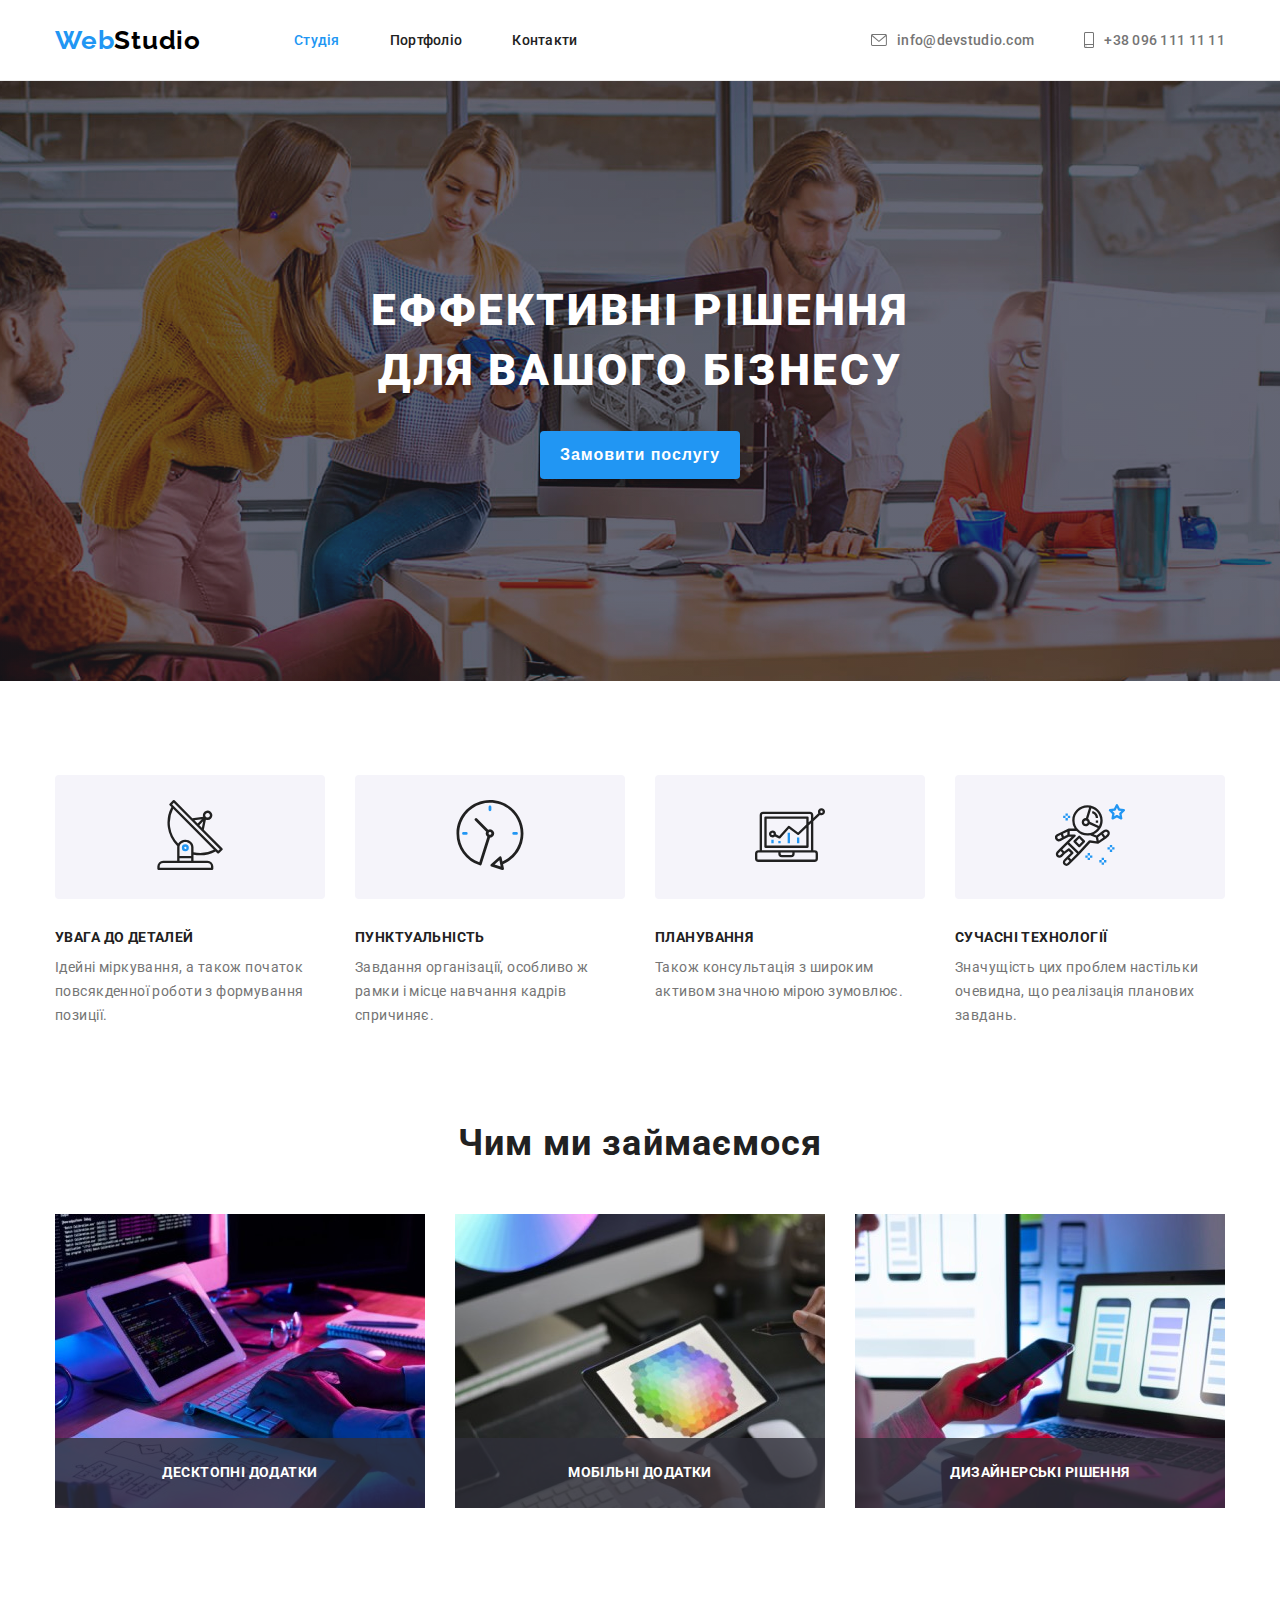
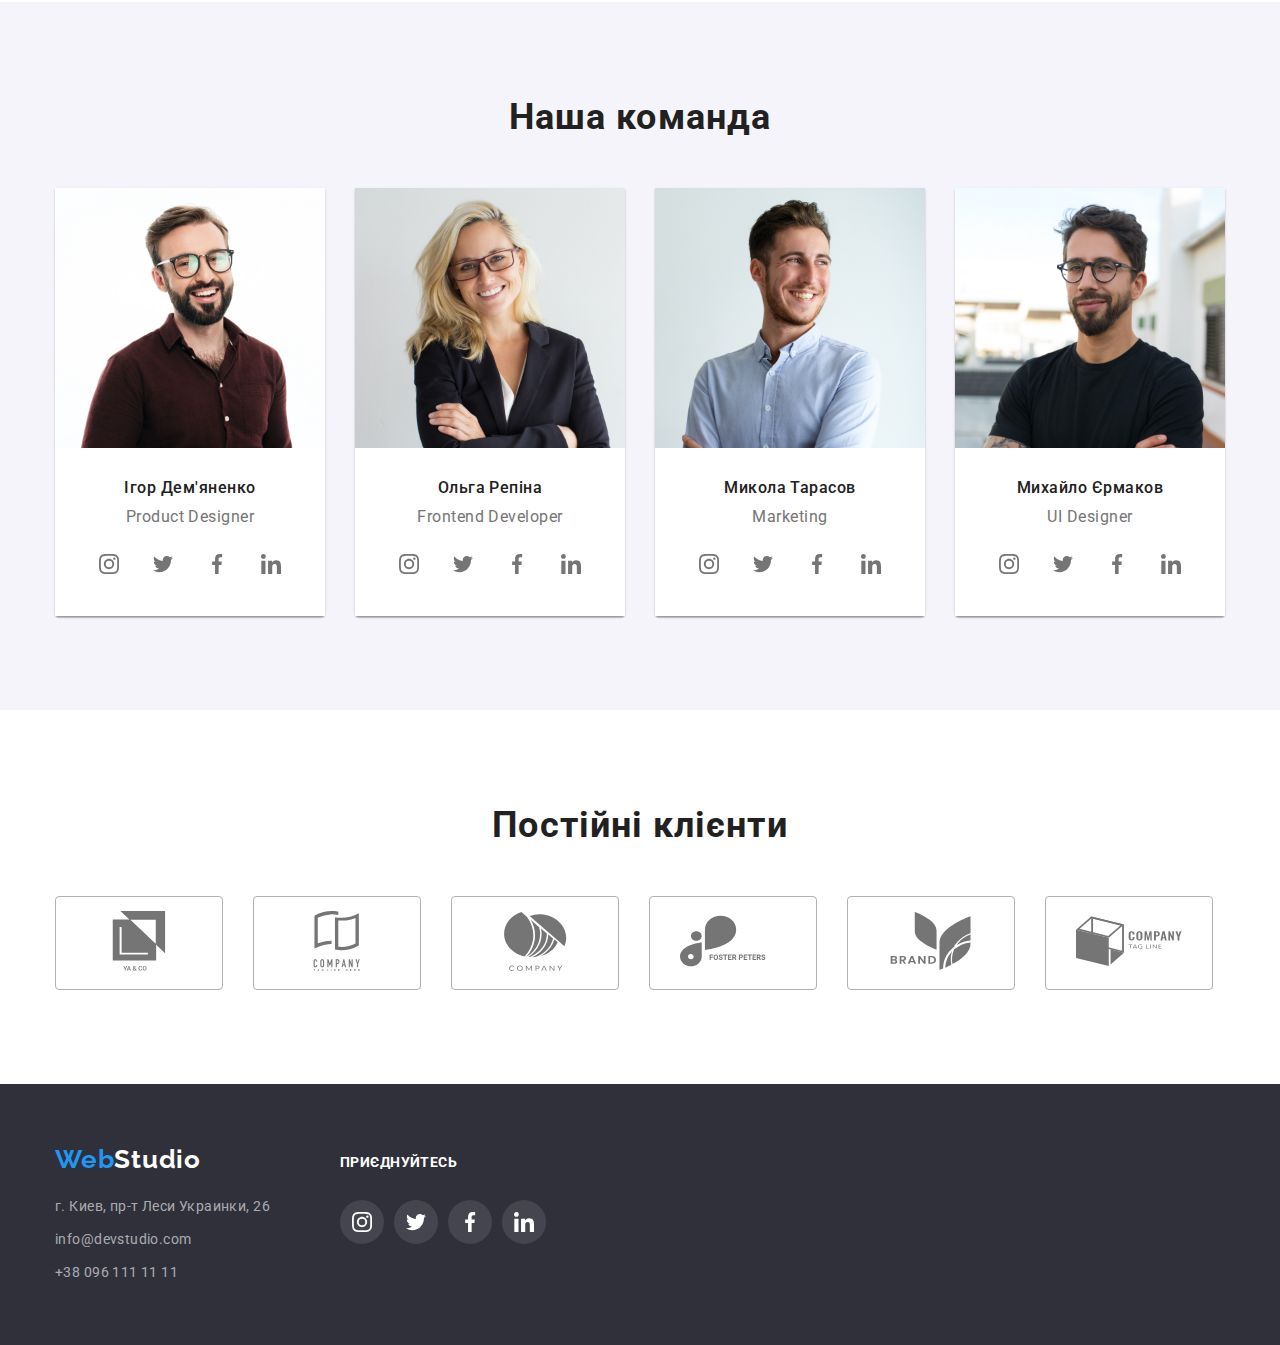
==== commit 2585606c: "add js and animation" ====
--- a/index.html
+++ b/index.html
@@ -18,7 +18,7 @@
       referrerpolicy="no-referrer"
     />
     <link rel="stylesheet" href="./styles/styles.css" />
-    <link rel="stylesheet" href="./styles/style-portfolio.css" />
+    <!-- <link rel="stylesheet" href="./styles/style-portfolio.css" /> -->
   </head>
 
   <body class="body">
@@ -83,7 +83,7 @@
           <h1 class="hero-text-button">
             Еффективні рішення для вашого бізнесу
           </h1>
-          <button class="button-order" type="button">Замовити послугу</button>
+          <button class="button-order" type="button" data-modal-open>Замовити послугу</button>
         </div>
       </section>
       <!-- наші особливості -->
@@ -170,23 +170,32 @@
             <li class="directions-item">
               <img
                 src="./images/our_work/desktop.jpg"
-                alt="Desktop applications"
+                alt="Розробка десктопних додатків"
                 width="370"
               />
+              <div class="directions-description">
+                <p>Десктопні додатки</p>
+              </div>
             </li>
             <li class="directions-item">
               <img
                 src="./images/our_work/ipad.jpg"
-                alt="Tablet applications"
+                alt="Розробка мобільних додатків"
                 width="370"
               />
+              <div class="directions-description">
+                <p>Мобільні додатки</p>
+              </div>
             </li>
             <li class="directions-item">
               <img
                 src="./images/our_work/phone.jpg"
-                alt="Smartphone applications"
+                alt="Розробка дизайну"
                 width="370"
               />
+              <div class="directions-description">
+                <p>Дизайнерські рішення</p>
+              </div>
             </li>
           </ul>
         </div>
@@ -509,11 +518,12 @@
         </div>
       </div>
     </footer>
-    <div class="backdrop is-hidden">
+    <div class="backdrop is-hidden" data-modal>
       <div class="modal">
-        <button type="button">X</button>
+        <button class="close-round-button" type="button" data-modal-close><svg width="11" height="11"><use href="./images/icons/sprite.svg#cross"></use>
+      </svg></button>
       </div>
     </div>
-    
+    <script src="./js/modal.js"></script>
   </body>
 </html>
--- a/styles/styles.css
+++ b/styles/styles.css
@@ -72,27 +72,47 @@
 .mail:focus,
 .phone:focus,
 .mail:hover,
-.phone:hover,
+.phone:hover {
+  color: var(--btn-bg-accent-color);
+  cursor: pointer;
+  transition-timing-function: cubic-bezier(0.4, 0, 0.2, 1);
+  transition-duration: 250ms;
+  transition-property: color;
+}
 .button-order:hover,
 .button-order:focus {
-  color: var(--btn-bg-accent-color);
-  cursor: pointer;
+  background-color: var(--btn-bg-hover-color);
+  transition-timing-function: cubic-bezier(0.4, 0, 0.2, 1);
+  transition-duration: 250ms;
+  transition-property: background-color;
 }
 .button-social:hover {
   background-color: var(--btn-bg-accent-color);
   color: #ffffff;
   cursor: pointer;
+  transition-timing-function: cubic-bezier(0.4, 0, 0.2, 1);
+  transition-duration: 250ms;
+  transition-property: color, background-color;
 }
 .button-social:focus {
   background-color: var(--btn-bg-accent-color);
+  transition-timing-function: cubic-bezier(0.4, 0, 0.2, 1);
+  transition-duration: 250ms;
+  transition-property: background-color;
 }
 .logo-client:hover {
   color: var(--btn-bg-accent-color);
   border: 1px solid var(--btn-bg-accent-color);
   cursor: pointer;
+  transition-timing-function: cubic-bezier(0.4, 0, 0.2, 1);
+  transition-duration: 250ms;
+  transition-property: color, border;
 }
 .logo-client:focus {
   color: var(--btn-bg-accent-color);
+  transition-timing-function: cubic-bezier(0.4, 0, 0.2, 1);
+  transition-duration: 250ms;
+  transition-property: color;
 }
 .button-filter:hover,
 .button-filter:focus {
@@ -101,11 +121,17 @@
   box-shadow: 0px 3px 1px rgba(0, 0, 0, 0.1), 0px 1px 2px rgba(0, 0, 0, 0.08),
     0px 2px 2px rgba(0, 0, 0, 0.12);
   cursor: pointer;
+  transition-timing-function: cubic-bezier(0.4, 0, 0.2, 1);
+  transition-duration: 250ms;
+  transition-property: background-color, box-shadow;
 }
 .project-item:hover,
 .project-item:focus {
   box-shadow: 0px 4px 4px rgba(0, 0, 0, 0.25);
   cursor: pointer;
+  transition-timing-function: cubic-bezier(0.4, 0, 0.2, 1);
+  transition-duration: 250ms;
+  transition-property: box-shadow, translate;
 }
 /* ================HOVER FOCUS END=======================  */
 
@@ -345,7 +371,26 @@
   gap: 30px;
 }
 .directions-item {
+  position: relative;
   margin: 0px auto;
+}
+.directions-description {
+  position: absolute;
+  display: flex;
+  left: 0px;
+  bottom: 0px;
+  width: 100%;
+  min-height: 70px;
+  padding: 27px 82px;
+  font-weight: 700;
+  font-size: 14px;
+  line-height: 1.14px;
+  align-items: center;
+  justify-content: center;
+  letter-spacing: 0.03em;
+  text-transform: uppercase;
+  color: #ffffff;
+  background-color: rgba(47, 48, 58, 0.8);
 }
 /* Наша команда =============================================*/
 .team {
@@ -517,27 +562,7 @@
 .img-project {
   position: relative;
 }
-.img-project:hover::before {
-  opacity: 1;
-}
-.img-basketball {
-  position: relative;
-}
-.img-project::before {
-  position: absolute;
-  display: inline-block;
-  padding: 63px 24px;
-  content: "Ресурс пропонує комплексні пропозиції з різним рівнем функціоналу та сервісів. Все це дозволить відвідувачу отримати вичерпні відомості про компанію чи приватну особу.";
-  width: 100%;
-  height: 100%;
-  font-size: 18px;
-  line-height: 1.56;
-  letter-spacing: 0.03em;
-  color: var(--btn-text-accent-color);
-  background-color: rgba(33, 150, 243, 0.9);
-  opacity: 0;
-}
-.hover-basketball {
+.hover-project-description {
   position: absolute;
   display: inline-block;
   padding: 63px 24px;
@@ -545,15 +570,22 @@
   height: 100%;
   top: 0;
   left: 0;
+  transform: translate(0, 100%);
   font-size: 18px;
   line-height: 1.56;
   letter-spacing: 0.03em;
   color: var(--btn-text-accent-color);
   background-color: rgba(33, 150, 243, 0.9);
+
   opacity: 0;
 }
-.hover-basketball:hover {
+.hover-project-description:hover {
   opacity: 1;
+  height: 100%;
+  transition-property: opacity, transform;
+  transform: translate(0, -100%);
+  transition-timing-function: cubic-bezier(0.175, 0.885, 0.32, 1.275);
+  transition-duration: 1s;
 }
 .card-description {
   padding: 20px 24px;
@@ -580,6 +612,10 @@
 .backdrop.is-hidden {
   opacity: 0;
   pointer-events: none;
+  transition-property: opacity, transform;
+  transform: translateZ(0) scale(0);
+  transition-timing-function: cubic-bezier(0.175, 0.885, 0.32, 1.275);
+  transition-duration: 1s;
 }
 .backdrop {
   position: fixed;
@@ -588,6 +624,10 @@
   width: 100%;
   height: 100%;
   background-color: rgba(0, 0, 0, 0.2);
+  transition-property: opacity, transform;
+  transform: translateZ(0) scale(1);
+  transition-timing-function: cubic-bezier(0.175, 0.885, 0.32, 1.275);
+  transition-duration: 1s;
 }
 .modal {
   position: absolute;
@@ -599,9 +639,9 @@
   border-radius: 4px;
   box-shadow: 0px 1px 3px rgba(0, 0, 0, 0.12), 0px 1px 1px rgba(0, 0, 0, 0.14),
     0px 2px 1px rgba(0, 0, 0, 0.2);
-  background-color: #fff;
-}
-.modal > button {
+  background-color: var(--body-color);
+}
+.close-round-button {
   position: absolute;
   right: 8px;
   top: 8px;
@@ -610,3 +650,6 @@
   border: rgba(0, 0, 0, 0.1) solid 1px;
   border-radius: 50%;
 }
+.close-round-button:hover {
+  cursor: pointer;
+}
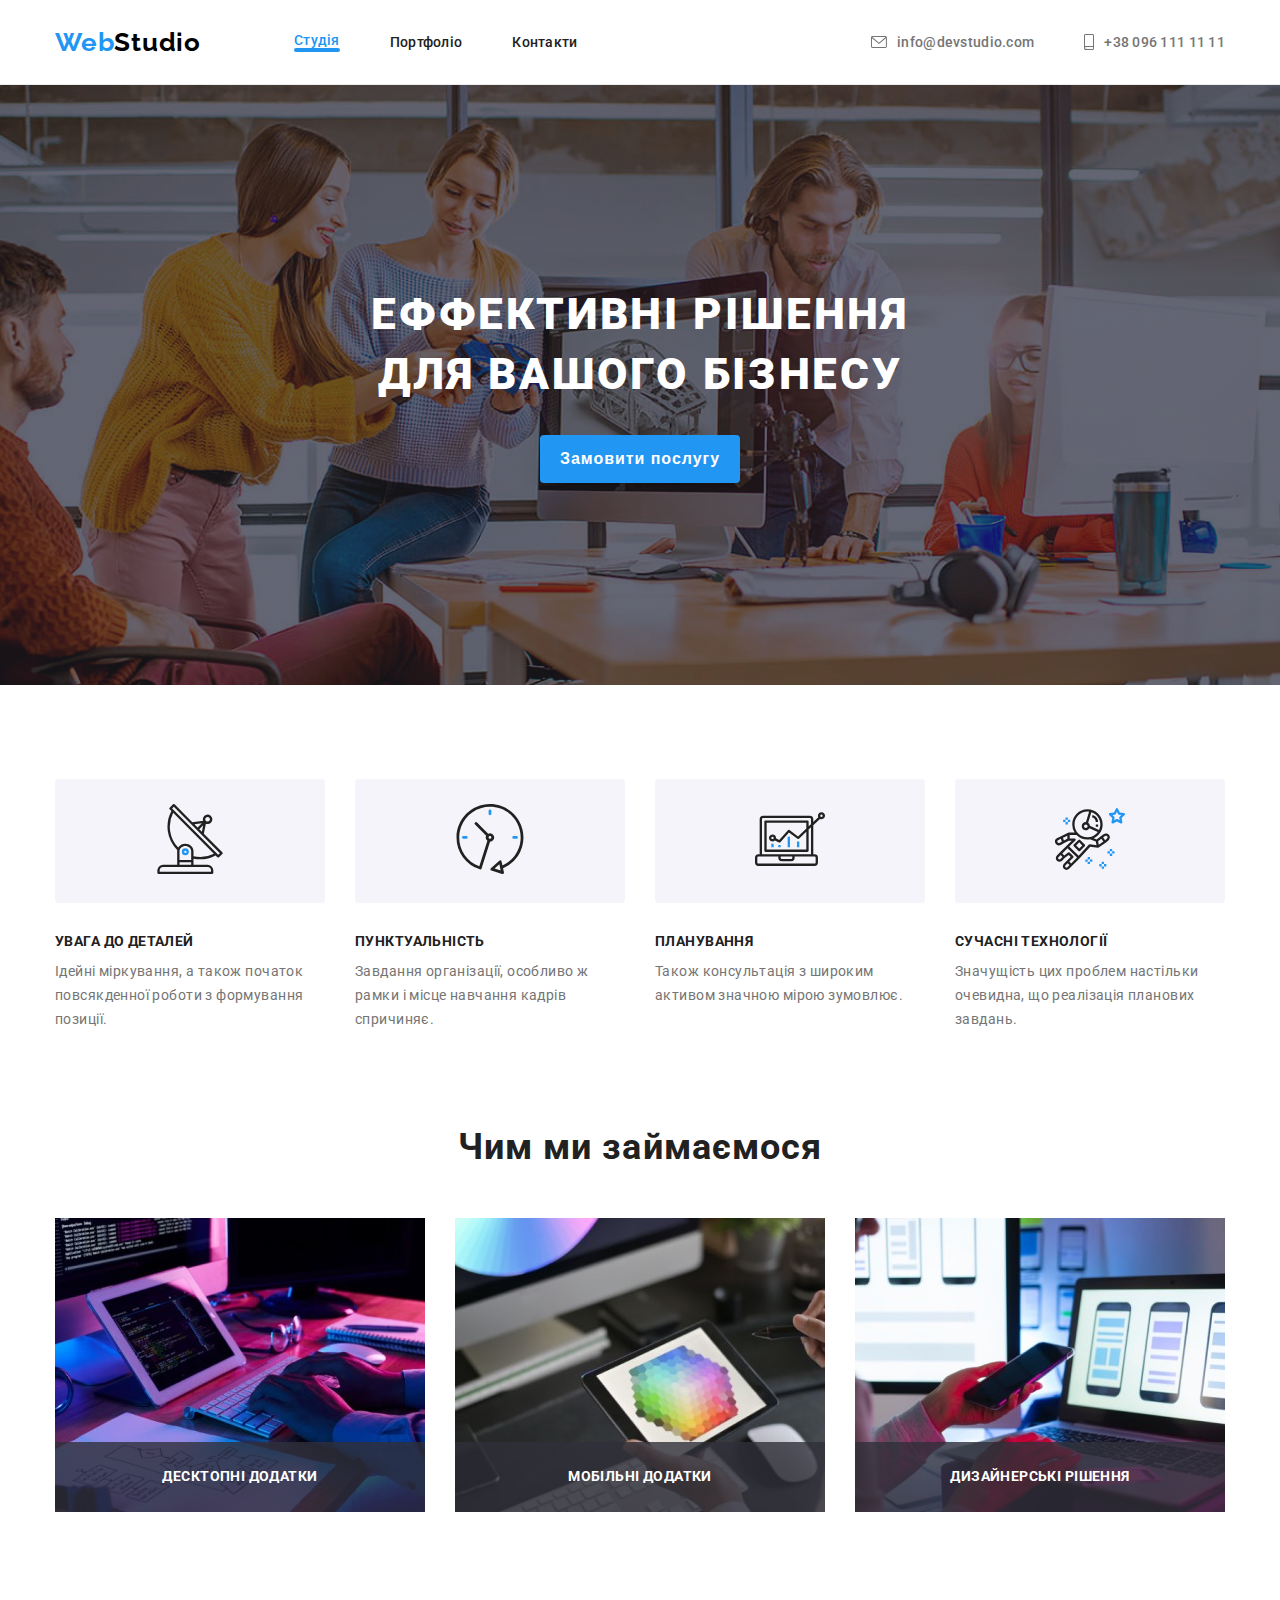
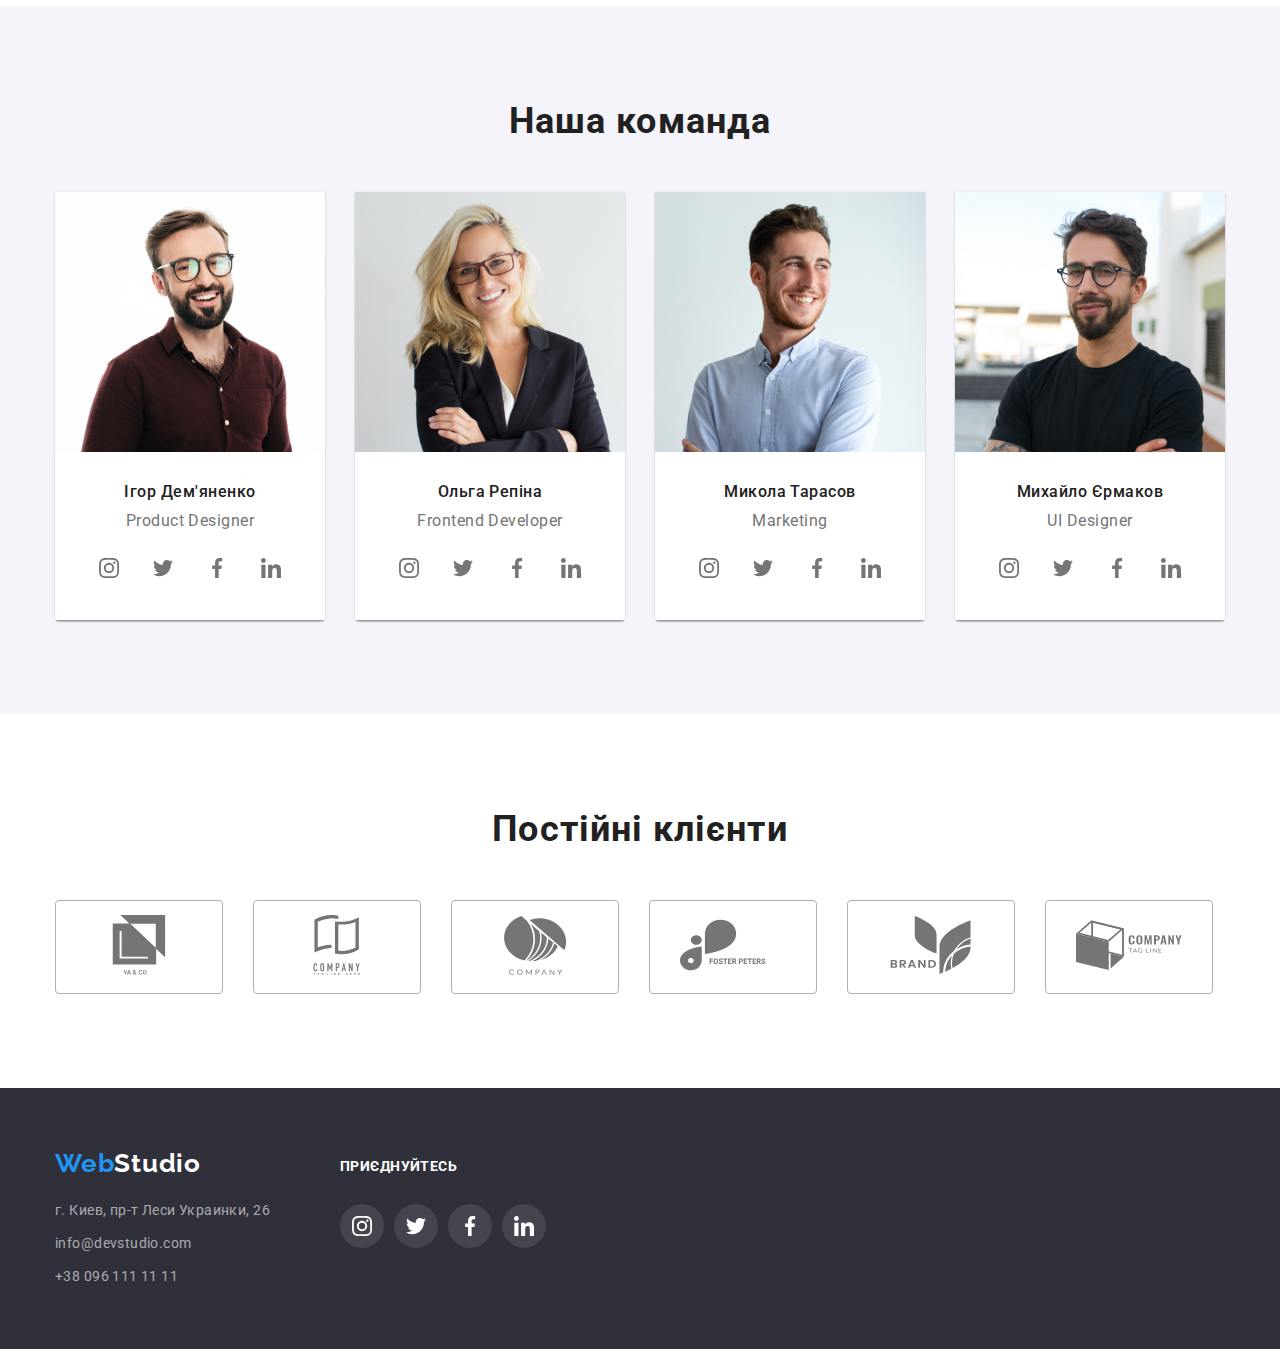
==== commit a3b52b0c: "adding deco line" ====
--- a/index.html
+++ b/index.html
@@ -33,13 +33,16 @@
 
           <div class="box-navi">
             <ul class="nav-list">
-              <li>
-                <a class="nav-item accent-button" href="./index.html">Студія</a>
+              <li class="nav-item">
+                <a class="nav-link accent-button" href="./index.html">Студія</a>
               </li>
-              <li>
-                <a class="nav-item" href="./portfolio.html">Портфоліо</a>
+              <li class="nav-item">
+                <a class="nav-link" href="./portfolio.html"
+                  >Портфоліо</a>
               </li>
-              <li><a class="nav-item" href="./index.html">Контакти</a></li>
+              <li class="nav-item">
+                <a class="nav-link" href="./index.html">Контакти</a>
+              </li>
             </ul>
           </div>
         </nav>
--- a/styles/styles.css
+++ b/styles/styles.css
@@ -65,9 +65,9 @@
   font-style: normal;
 }
 /* ================HOVER FOCUS =======================  */
-.nav-item:hover,
+.nav-link:hover,
 .footer-contacts:hover,
-.nav-item:focus,
+.nav-link:focus,
 .footer-contacts:focus,
 .mail:focus,
 .phone:focus,
@@ -137,6 +137,16 @@
 
 li > .accent-button {
   color: var(--btn-bg-accent-color);
+}
+.nav-item {
+  display: flex;
+  align-content: center;
+}
+.accent-button::after {
+  display: block;
+  content: "";
+  border: 2px solid var(--btn-bg-accent-color);
+  border-radius: 2px;
 }
 .container {
   width: 1200px;
@@ -203,8 +213,7 @@
   display: flex;
   gap: 50px;
 }
-.nav-item {
-  display: block;
+.nav-link {
   padding: 32px 0;
   text-decoration: none;
   align-content: center;
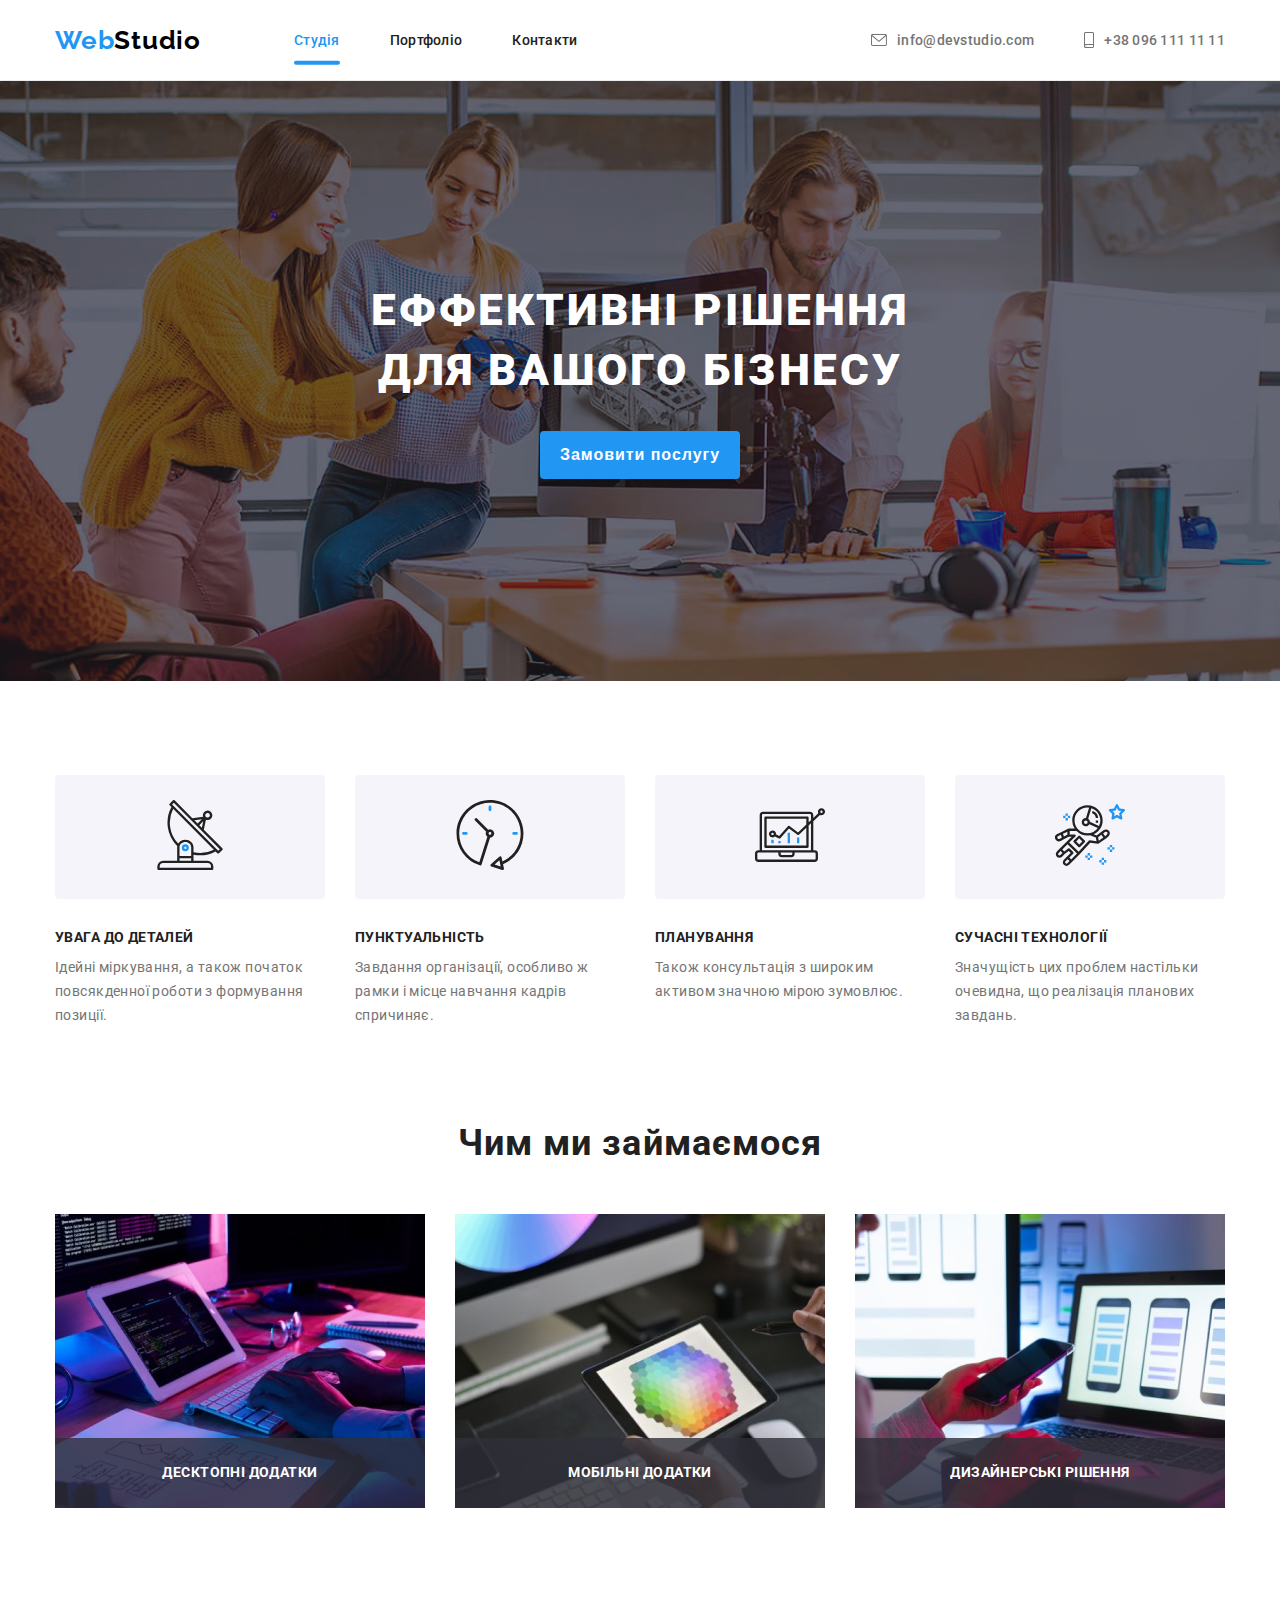
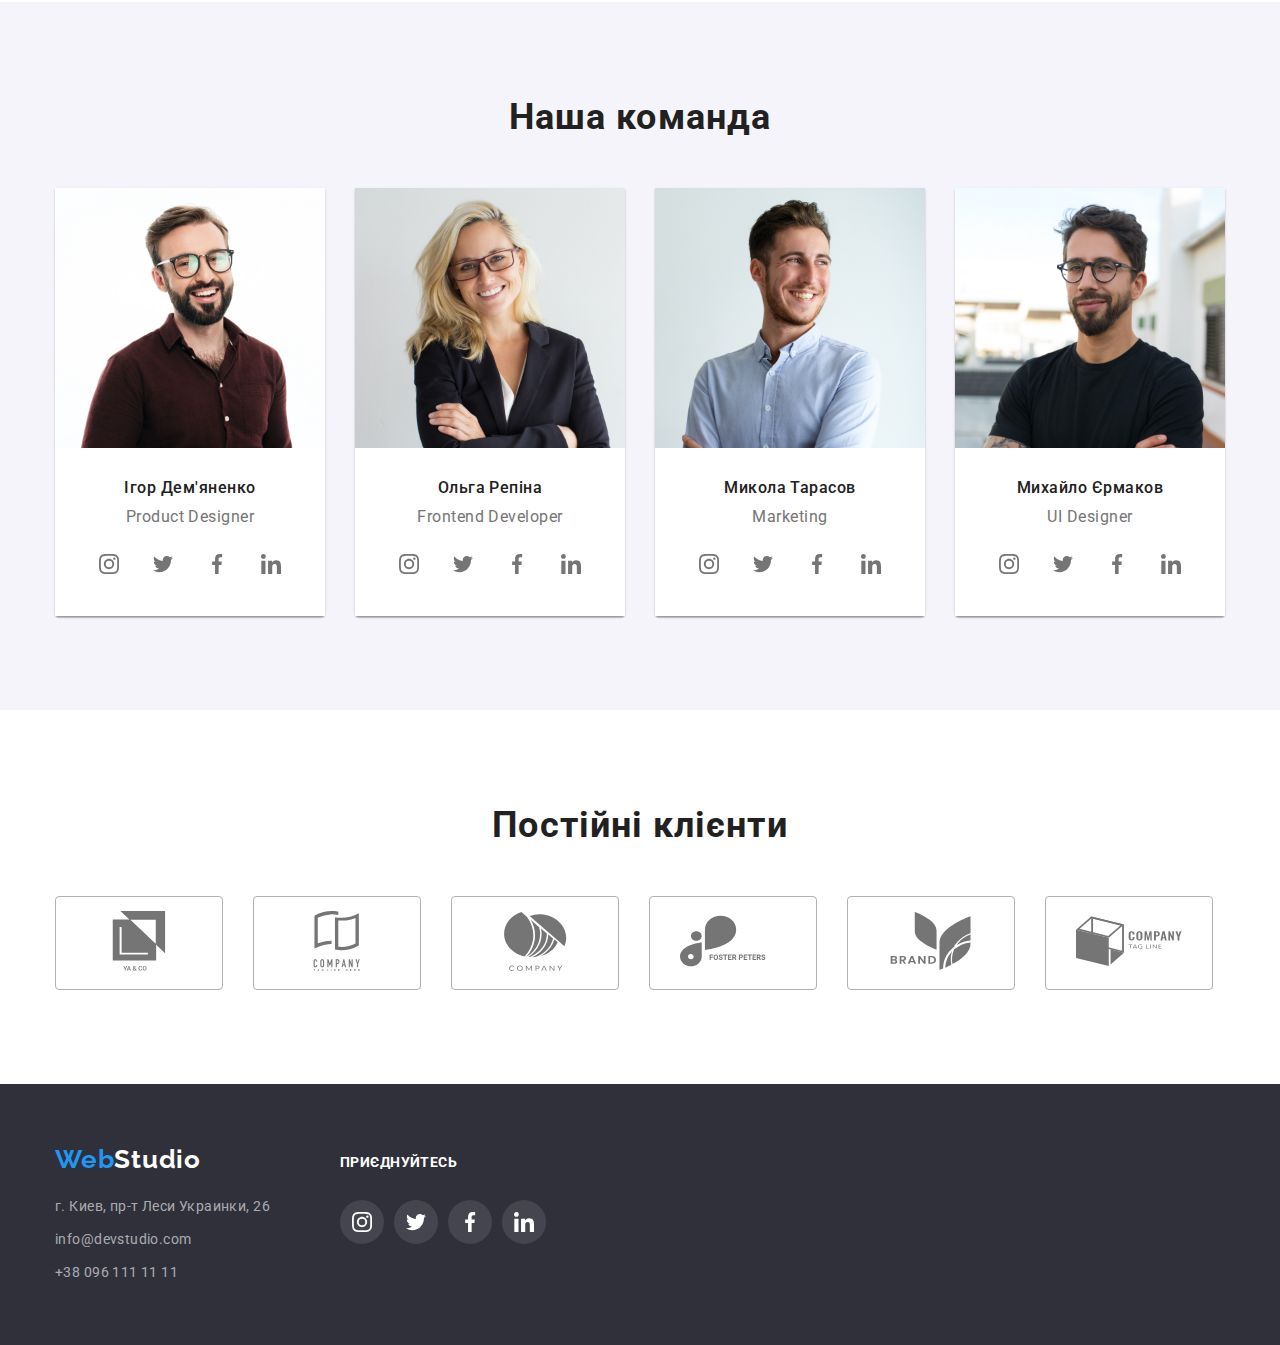
==== commit e8b93372: "hw5 modal adding" ====
--- a/index.html
+++ b/index.html
@@ -522,7 +522,7 @@
       </div>
     </footer>
     <div class="backdrop is-hidden" data-modal>
-      <div class="modal">
+      <div class="modal is-hidden" data-modal>
         <button class="close-round-button" type="button" data-modal-close><svg width="11" height="11"><use href="./images/icons/sprite.svg#cross"></use>
       </svg></button>
       </div>
--- a/styles/styles.css
+++ b/styles/styles.css
@@ -20,6 +20,7 @@
   --btn-text-def-color: #212121;
   --btn-bg-hover-color: #188ce8;
   --text-description-color: #757575;
+  --transition-time-and-func: 2250ms cubic-bezier(0.4, 0, 0.2, 1);
 }
 .body {
   font-family: var(--primary-font-family);
@@ -75,44 +76,35 @@
 .phone:hover {
   color: var(--btn-bg-accent-color);
   cursor: pointer;
-  transition-timing-function: cubic-bezier(0.4, 0, 0.2, 1);
-  transition-duration: 250ms;
-  transition-property: color;
+  transition: color var(--transition-time-and-func);
 }
 .button-order:hover,
 .button-order:focus {
   background-color: var(--btn-bg-hover-color);
-  transition-timing-function: cubic-bezier(0.4, 0, 0.2, 1);
-  transition-duration: 250ms;
-  transition-property: background-color;
+  transition: background-color var(--transition-time-and-func);
+  cursor: pointer;
 }
 .button-social:hover {
   background-color: var(--btn-bg-accent-color);
   color: #ffffff;
   cursor: pointer;
-  transition-timing-function: cubic-bezier(0.4, 0, 0.2, 1);
-  transition-duration: 250ms;
-  transition-property: color, background-color;
+  transition: color var(--transition-time-and-func),
+    background-color var(--transition-time-and-func);
 }
 .button-social:focus {
   background-color: var(--btn-bg-accent-color);
-  transition-timing-function: cubic-bezier(0.4, 0, 0.2, 1);
-  transition-duration: 250ms;
-  transition-property: background-color;
+  transition: background-color var(--transition-time-and-func);
 }
 .logo-client:hover {
   color: var(--btn-bg-accent-color);
   border: 1px solid var(--btn-bg-accent-color);
   cursor: pointer;
-  transition-timing-function: cubic-bezier(0.4, 0, 0.2, 1);
-  transition-duration: 250ms;
-  transition-property: color, border;
+  transition: color var(--transition-time-and-func),
+    border var(--transition-time-and-func);
 }
 .logo-client:focus {
   color: var(--btn-bg-accent-color);
-  transition-timing-function: cubic-bezier(0.4, 0, 0.2, 1);
-  transition-duration: 250ms;
-  transition-property: color;
+  transition: color var(--transition-time-and-func);
 }
 .button-filter:hover,
 .button-filter:focus {
@@ -121,9 +113,8 @@
   box-shadow: 0px 3px 1px rgba(0, 0, 0, 0.1), 0px 1px 2px rgba(0, 0, 0, 0.08),
     0px 2px 2px rgba(0, 0, 0, 0.12);
   cursor: pointer;
-  transition-timing-function: cubic-bezier(0.4, 0, 0.2, 1);
-  transition-duration: 250ms;
-  transition-property: background-color, box-shadow;
+  transition: background-color var(--transition-time-and-func),
+    box-shadow var(--transition-time-and-func);
 }
 .project-item:hover,
 .project-item:focus {
@@ -139,13 +130,17 @@
   color: var(--btn-bg-accent-color);
 }
 .nav-item {
+  position: relative;
   display: flex;
   align-content: center;
 }
 .accent-button::after {
+  position: absolute;
   display: block;
   content: "";
+  width: 100%;
   border: 2px solid var(--btn-bg-accent-color);
+  transform: translateY(1vmax);
   border-radius: 2px;
 }
 .container {
@@ -279,25 +274,6 @@
   background-size: cover;
   background-position: center;
 }
-
-/* PRACTICE FOR HW5 
-.hero::before {
-  content: "";
-  
-}
-.bg-hero::before {
-  display: inline-block;
-  position: absolute;
-  content: "";
-  width: 100%;
-  height: 100%;
-  top: 0;
-  left: 0;
-  background-color: rgba(0, 0, 0, 0.3);
-}
-.bg-hero:hover::before {
-  opacity: 0;
-} */
 .hero-text-button {
   width: 600px;
   margin: 0 auto 30px;
@@ -577,24 +553,21 @@
   padding: 63px 24px;
   width: 100%;
   height: 100%;
-  top: 0;
+  bottom: 0;
   left: 0;
-  transform: translate(0, 100%);
   font-size: 18px;
   line-height: 1.56;
   letter-spacing: 0.03em;
   color: var(--btn-text-accent-color);
   background-color: rgba(33, 150, 243, 0.9);
+  transition: opacity 250ms cubic-bezier(0.175, 0.885, 0.32, 1.275),
+    transform 250ms cubic-bezier(0.175, 0.885, 0.32, 1.275);
 
   opacity: 0;
 }
 .hover-project-description:hover {
+  transform: translate(0, 100%);
   opacity: 1;
-  height: 100%;
-  transition-property: opacity, transform;
-  transform: translate(0, -100%);
-  transition-timing-function: cubic-bezier(0.175, 0.885, 0.32, 1.275);
-  transition-duration: 1s;
 }
 .card-description {
   padding: 20px 24px;
@@ -620,23 +593,20 @@
 /* ====================модальне вікно====================== */
 .backdrop.is-hidden {
   opacity: 0;
+  visibility: hidden;
   pointer-events: none;
-  transition-property: opacity, transform;
-  transform: translateZ(0) scale(0);
-  transition-timing-function: cubic-bezier(0.175, 0.885, 0.32, 1.275);
-  transition-duration: 1s;
 }
 .backdrop {
   position: fixed;
+  visibility: visible;
   top: 0;
   left: 0;
+  z-index: 150;
   width: 100%;
   height: 100%;
   background-color: rgba(0, 0, 0, 0.2);
-  transition-property: opacity, transform;
-  transform: translateZ(0) scale(1);
-  transition-timing-function: cubic-bezier(0.175, 0.885, 0.32, 1.275);
-  transition-duration: 1s;
+  transition: opacity var(--transition-time-and-func), visibility 250ms linear,
+    transform var(--transition-time-and-func);
 }
 .modal {
   position: absolute;
@@ -645,6 +615,7 @@
   top: 50%;
   left: 50%;
   transform: translate(-50%, -50%);
+  visibility: visible;
   border-radius: 4px;
   box-shadow: 0px 1px 3px rgba(0, 0, 0, 0.12), 0px 1px 1px rgba(0, 0, 0, 0.14),
     0px 2px 1px rgba(0, 0, 0, 0.2);
@@ -654,8 +625,8 @@
   position: absolute;
   right: 8px;
   top: 8px;
-  min-width: 30px;
-  min-height: 30px;
+  width: 30px;
+  height: 30px;
   border: rgba(0, 0, 0, 0.1) solid 1px;
   border-radius: 50%;
 }
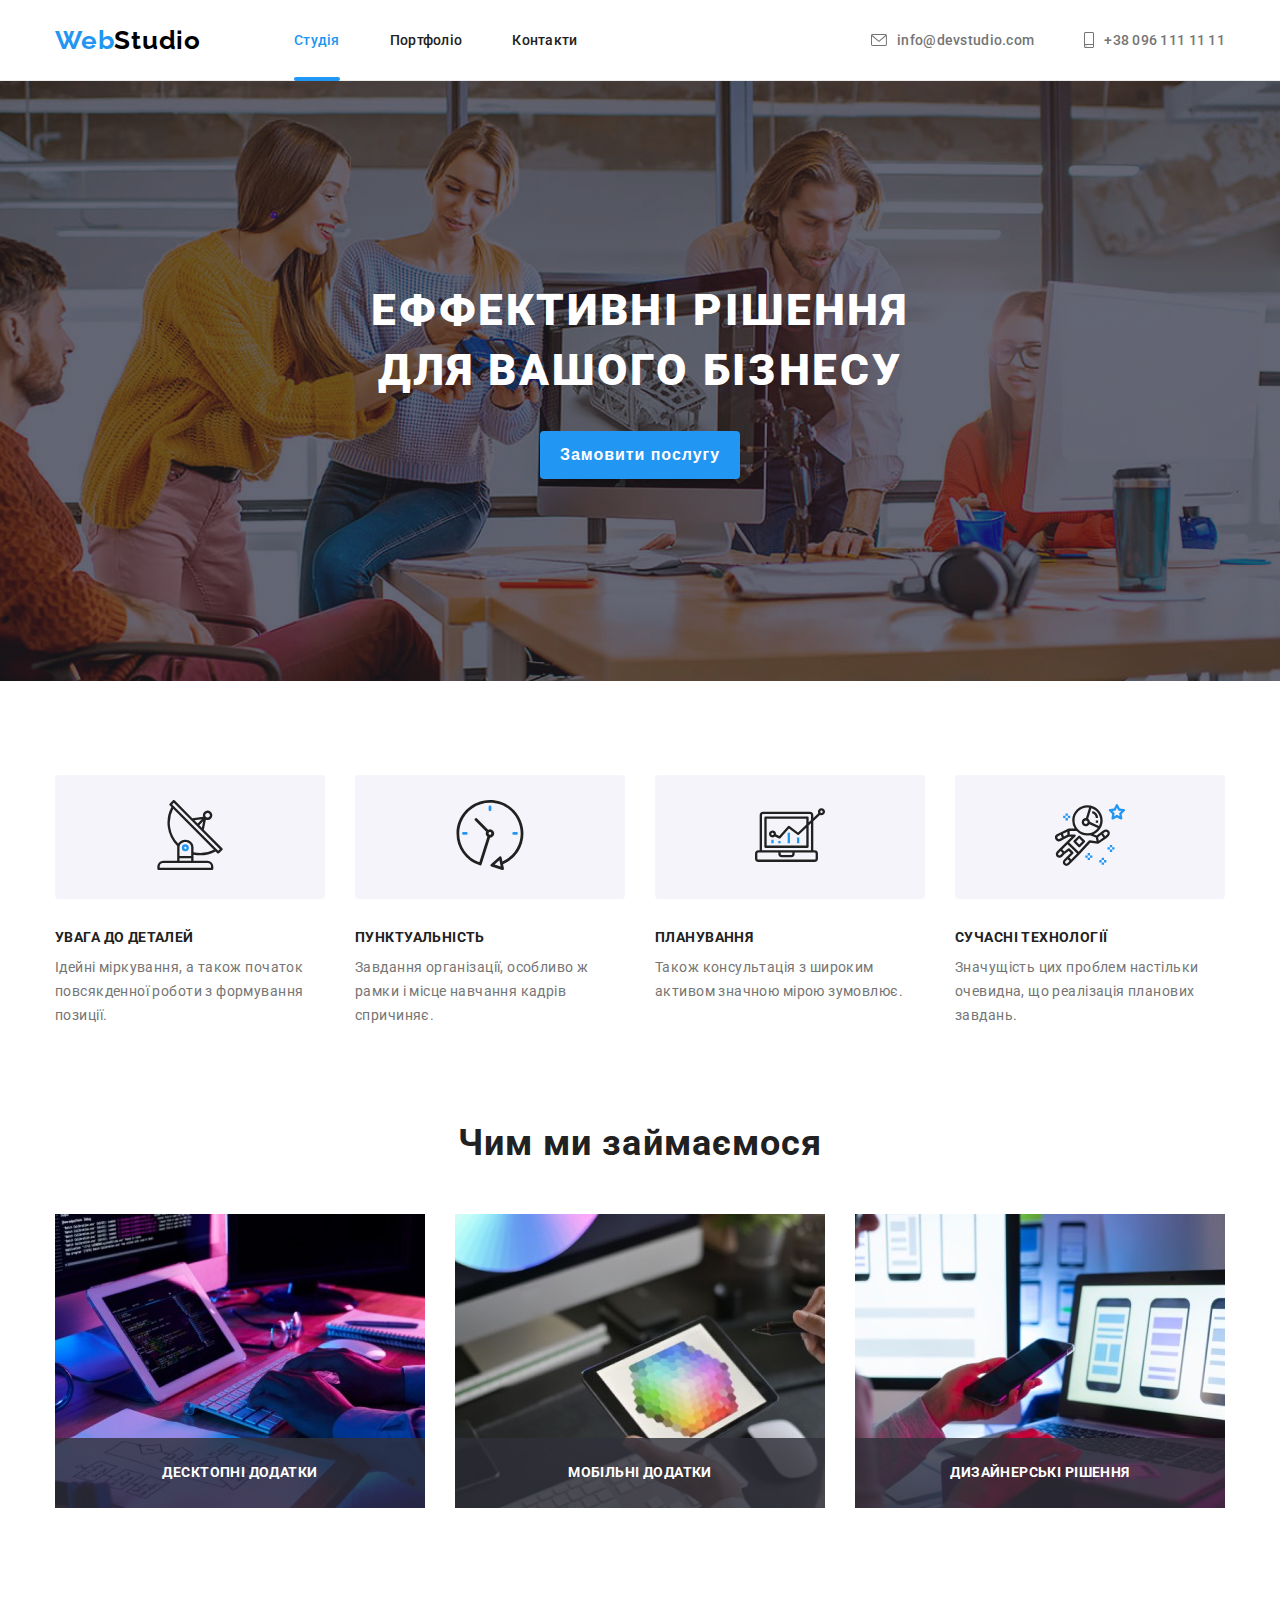
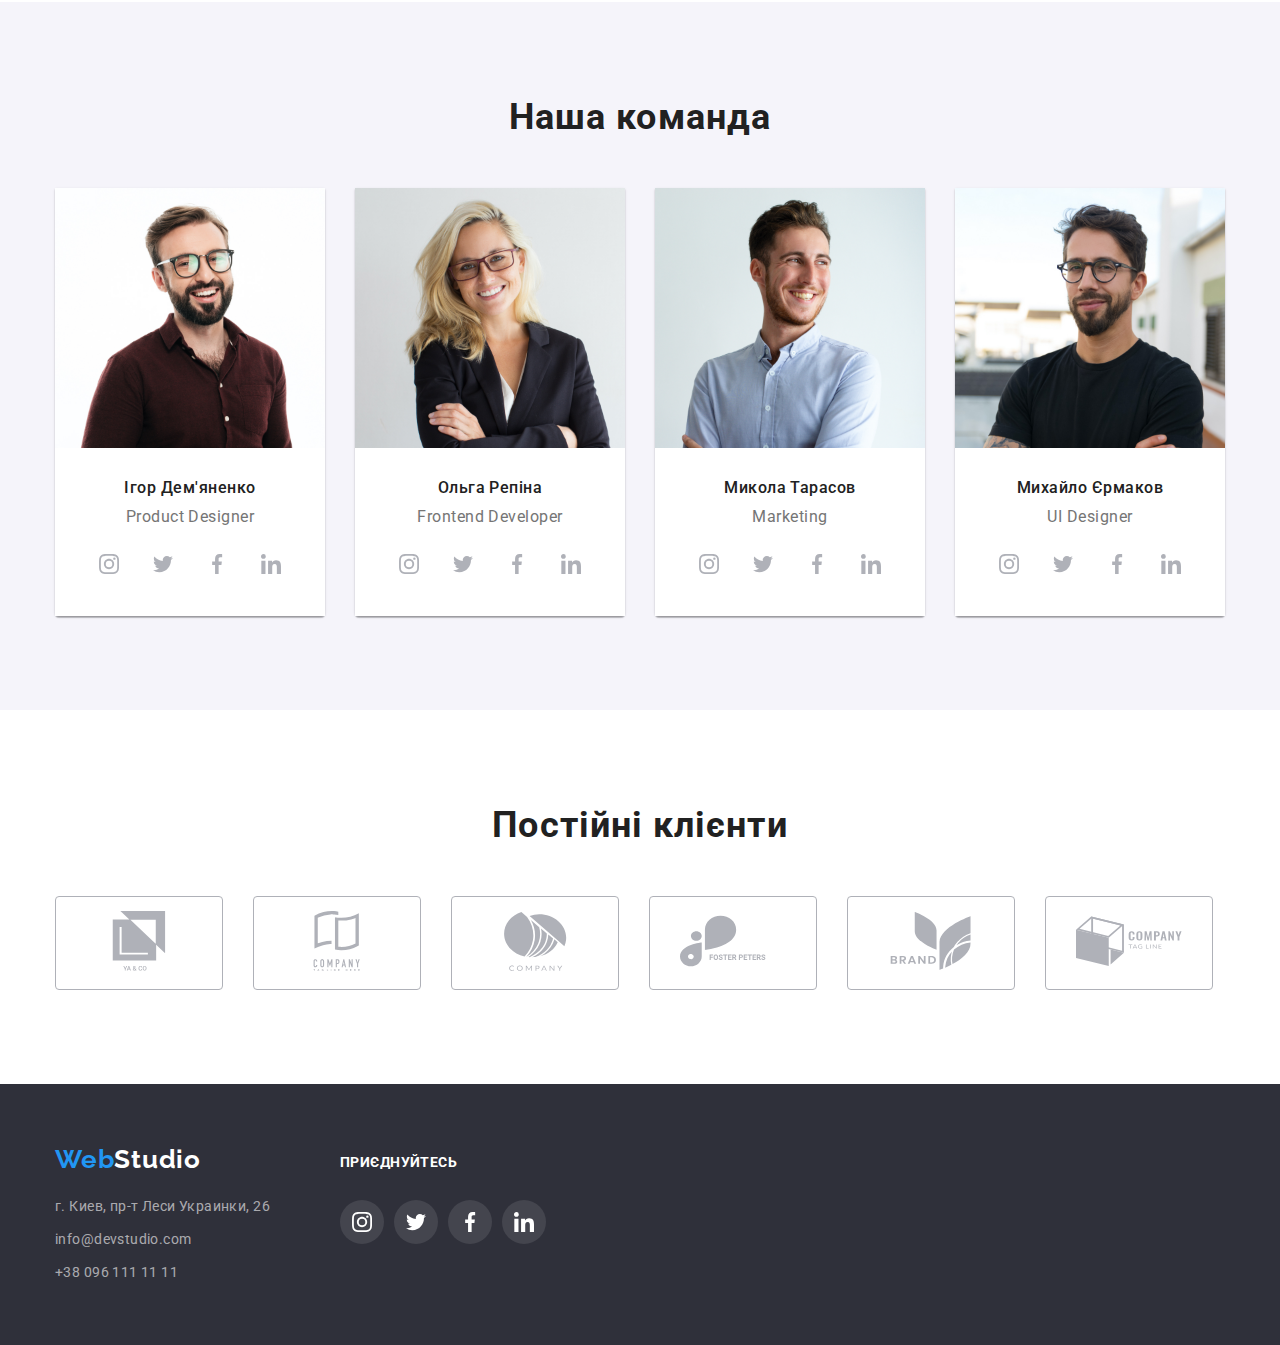
==== commit f503bc58: "add practice for forms" ====
--- a/index.html
+++ b/index.html
@@ -521,12 +521,32 @@
         </div>
       </div>
     </footer>
-    <div class="backdrop is-hidden" data-modal>
+    <!-- <div class="backdrop is-hidden" data-modal>
       <div class="modal is-hidden" data-modal>
-        <button class="close-round-button" type="button" data-modal-close><svg width="11" height="11"><use href="./images/icons/sprite.svg#cross"></use>
+        <button class="close-round-button" type="button" data-modal-close><svg class="svg-close-cross" width="11" height="11"><use href="./images/icons/sprite.svg#cross"></use>
       </svg></button>
+      <form class="modal-form">
+        <h2>Залиште свої дані, ми вам передзвонимо</h2>
+
+        <label class="form-label margin-label" for="user-name">Ім'я</label>
+        <input class="form-input margin-input" type="text" name="user-name" id="user-name">
+
+        <label class="form-label margin-label" for="user-tel">Телефон</label>
+        <input class="form-input margin-input" type="user-tel" name="user-tel" id="user-tel">
+
+        <label class="form-label margin-label" for="user-mail">Пошта</label>
+        <input class="form-input margin-input" type="email" name="user-mail" id="user-mail">
+        
+        <label class="form-label margin-label" for="user-comment">Коментар</label>
+        <input class="form-input margin-input" type="text" name="user-comment" id="user-comment">
+
+        <label class="form-label" for="">Погоджуюся з розсилкою та приймаю <a class="terms" href="https://www.random.org/terms/2020-08-01/website">Умови договору</a></label>
+        <input class="form-input" type="checkbox" name="" id="">
+
+        <button type="submit" class="form-button-submit">Відправити</button>
+      </form>
       </div>
-    </div>
+    </div> -->
     <script src="./js/modal.js"></script>
   </body>
 </html>
--- a/styles/styles.css
+++ b/styles/styles.css
@@ -20,9 +20,11 @@
   --btn-text-def-color: #212121;
   --btn-bg-hover-color: #188ce8;
   --text-description-color: #757575;
-  --transition-time-and-func: 2250ms cubic-bezier(0.4, 0, 0.2, 1);
+  --color-icon-grey: #afb1b8;
+  --transition-time-and-func: 250ms cubic-bezier(0.4, 0, 0.2, 1);
 }
 .body {
+  min-width: 1200px;
   font-family: var(--primary-font-family);
   color: var(--main-header-color);
   background-color: var(--bg-head-color);
@@ -76,35 +78,29 @@
 .phone:hover {
   color: var(--btn-bg-accent-color);
   cursor: pointer;
-  transition: color var(--transition-time-and-func);
 }
 .button-order:hover,
 .button-order:focus {
   background-color: var(--btn-bg-hover-color);
-  transition: background-color var(--transition-time-and-func);
   cursor: pointer;
 }
 .button-social:hover {
   background-color: var(--btn-bg-accent-color);
   color: #ffffff;
   cursor: pointer;
-  transition: color var(--transition-time-and-func),
-    background-color var(--transition-time-and-func);
 }
 .button-social:focus {
   background-color: var(--btn-bg-accent-color);
-  transition: background-color var(--transition-time-and-func);
+  color: #ffffff;
+  outline: transparent;
 }
 .logo-client:hover {
   color: var(--btn-bg-accent-color);
   border: 1px solid var(--btn-bg-accent-color);
   cursor: pointer;
-  transition: color var(--transition-time-and-func),
-    border var(--transition-time-and-func);
 }
 .logo-client:focus {
   color: var(--btn-bg-accent-color);
-  transition: color var(--transition-time-and-func);
 }
 .button-filter:hover,
 .button-filter:focus {
@@ -113,16 +109,13 @@
   box-shadow: 0px 3px 1px rgba(0, 0, 0, 0.1), 0px 1px 2px rgba(0, 0, 0, 0.08),
     0px 2px 2px rgba(0, 0, 0, 0.12);
   cursor: pointer;
-  transition: background-color var(--transition-time-and-func),
-    box-shadow var(--transition-time-and-func);
+  outline: transparent;
 }
 .project-item:hover,
 .project-item:focus {
+  outline: transparent;
   box-shadow: 0px 4px 4px rgba(0, 0, 0, 0.25);
   cursor: pointer;
-  transition-timing-function: cubic-bezier(0.4, 0, 0.2, 1);
-  transition-duration: 250ms;
-  transition-property: box-shadow, translate;
 }
 /* ================HOVER FOCUS END=======================  */
 
@@ -140,7 +133,7 @@
   content: "";
   width: 100%;
   border: 2px solid var(--btn-bg-accent-color);
-  transform: translateY(1vmax);
+  transform: translateY(29px);
   border-radius: 2px;
 }
 .container {
@@ -217,6 +210,7 @@
   line-height: 1.17;
   letter-spacing: 0.02em;
   color: var(--header-dark-color);
+  transition: color var(--transition-time-and-func);
 }
 .contacts {
   display: flex;
@@ -247,12 +241,14 @@
   text-decoration: none;
   display: flex;
   align-items: center;
+  transition: color var(--transition-time-and-func);
 }
 .phone {
   padding: 32px 0;
   text-decoration: none;
   display: flex;
   align-items: center;
+  transition: color var(--transition-time-and-func);
 }
 
 /* блок ГЕРОЙ =================================== */
@@ -296,6 +292,7 @@
   line-height: 1.88;
   letter-spacing: 0.06em;
   box-shadow: 0px 4px 4px rgba(0, 0, 0, 0.15);
+  transition: background-color var(--transition-time-and-func);
 }
 
 /* Наші особливості =========================================*/
@@ -357,21 +354,22 @@
 }
 .directions-item {
   position: relative;
+  display: flex;
   margin: 0px auto;
 }
 .directions-description {
   position: absolute;
   display: flex;
+  align-items: center;
+  justify-content: center;
   left: 0px;
   bottom: 0px;
   width: 100%;
+  height: calc(100% - (100% - 54px));
   min-height: 70px;
-  padding: 27px 82px;
   font-weight: 700;
   font-size: 14px;
-  line-height: 1.14px;
-  align-items: center;
-  justify-content: center;
+  line-height: 1.14;
   letter-spacing: 0.03em;
   text-transform: uppercase;
   color: #ffffff;
@@ -417,7 +415,7 @@
 }
 .social-links {
   display: flex;
-  color: var(--text-description-color);
+  color: var(--color-icon-grey);
 }
 .social-links > li:not(:last-child) {
   margin-right: 10px;
@@ -430,8 +428,9 @@
   height: 44px;
   border: 0px;
   border-radius: 50%;
-  background-color: transparent;
-  color: var(--text-description-color);
+  color: var(--color-icon-grey);
+  transition: color var(--transition-time-and-func),
+    background-color var(--transition-time-and-func);
 }
 .svg-social {
   width: 20px;
@@ -445,9 +444,11 @@
 .logo-client {
   display: inline-block;
   padding: 14px 30px;
-  border: 1px solid #afb1b8;
+  border: 1px solid var(--color-icon-grey);
   border-radius: 4px;
-  color: var(--text-description-color);
+  color: var(--color-icon-grey);
+  transition: color var(--transition-time-and-func),
+    border var(--transition-time-and-func);
 }
 .logos-list > li:not(:last-child) {
   margin-right: 30px;
@@ -487,6 +488,7 @@
 .footer-contacts {
   text-decoration: none;
   color: rgba(255, 255, 255, 0.6);
+  transition: color var(--transition-time-and-func);
 }
 .button-footer {
   background-color: rgba(255, 255, 255, 0.1);
@@ -528,6 +530,8 @@
   font-size: 16px;
   line-height: 1.62;
   letter-spacing: 0.06em;
+  transition: background-color var(--transition-time-and-func),
+    box-shadow var(--transition-time-and-func);
 }
 .active-btn {
   background-color: var(--btn-bg-accent-color);
@@ -543,31 +547,42 @@
   position: relative;
   flex-basis: calc(((100%-30px) - (2 * 30px)) / 3);
   background-color: var(--bg-head-color);
-}
+  transition: box-shadow var(--transition-time-and-func),
+    translate var(--transition-time-and-func);
+}
+
+@keyframes slide-top {
+  0% {
+    transform: translateY(0);
+  }
+  100% {
+    transform: translateY(-100%);
+  }
+}
+
 .img-project {
   position: relative;
-}
-.hover-project-description {
+  overflow: hidden;
+}
+.overlay-project-description {
   position: absolute;
   display: inline-block;
   padding: 63px 24px;
   width: 100%;
   height: 100%;
-  bottom: 0;
+  top: 0;
   left: 0;
   font-size: 18px;
   line-height: 1.56;
   letter-spacing: 0.03em;
   color: var(--btn-text-accent-color);
   background-color: rgba(33, 150, 243, 0.9);
-  transition: opacity 250ms cubic-bezier(0.175, 0.885, 0.32, 1.275),
-    transform 250ms cubic-bezier(0.175, 0.885, 0.32, 1.275);
-
-  opacity: 0;
-}
-.hover-project-description:hover {
-  transform: translate(0, 100%);
-  opacity: 1;
+  transform: translateY(100%);
+  transition: transform var(--transition-time-and-func);
+}
+.project-item:hover .overlay-project-description,
+.project-item:focus .overlay-project-description {
+  transform: translateY(0);
 }
 .card-description {
   padding: 20px 24px;
@@ -608,6 +623,7 @@
   transition: opacity var(--transition-time-and-func), visibility 250ms linear,
     transform var(--transition-time-and-func);
 }
+
 .modal {
   position: absolute;
   width: 528px;
@@ -621,6 +637,10 @@
     0px 2px 1px rgba(0, 0, 0, 0.2);
   background-color: var(--body-color);
 }
+
+.svg-close-cross {
+  fill: currentColor;
+}
 .close-round-button {
   position: absolute;
   right: 8px;
@@ -629,7 +649,48 @@
   height: 30px;
   border: rgba(0, 0, 0, 0.1) solid 1px;
   border-radius: 50%;
-}
+  background-color: var(--body-color);
+  transition: background-color var(--transition-time-and-func),
+    color var(--transition-time-and-func);
+}
+
 .close-round-button:hover {
   cursor: pointer;
-}
+  background-color: var(--body-color);
+  color: var(--btn-bg-accent-color);
+}
+.modal-form > h2 {
+  margin-bottom: 12px;
+  font-size: 20px;
+  line-height: 1.15;
+  text-align: center;
+  letter-spacing: 0.03em;
+  color: #212121;
+}
+.modal-form {
+  display: flex;
+  flex-direction: column;
+  padding: 40px;
+  margin: 0 auto;
+}
+.form-input {
+  padding: 11px 12px;
+}
+.user-comment {
+  padding: 20px;
+  resize: none;
+}
+.form-label {
+  margin-bottom: 4px;
+  font-weight: 400;
+  font-size: 12px;
+  line-height: 1.16;
+  letter-spacing: 0.01em;
+  color: #757575;
+}
+.margin-label {
+  margin-bottom: 4px;
+}
+.margin-input {
+  margin-bottom: 10px;
+}
